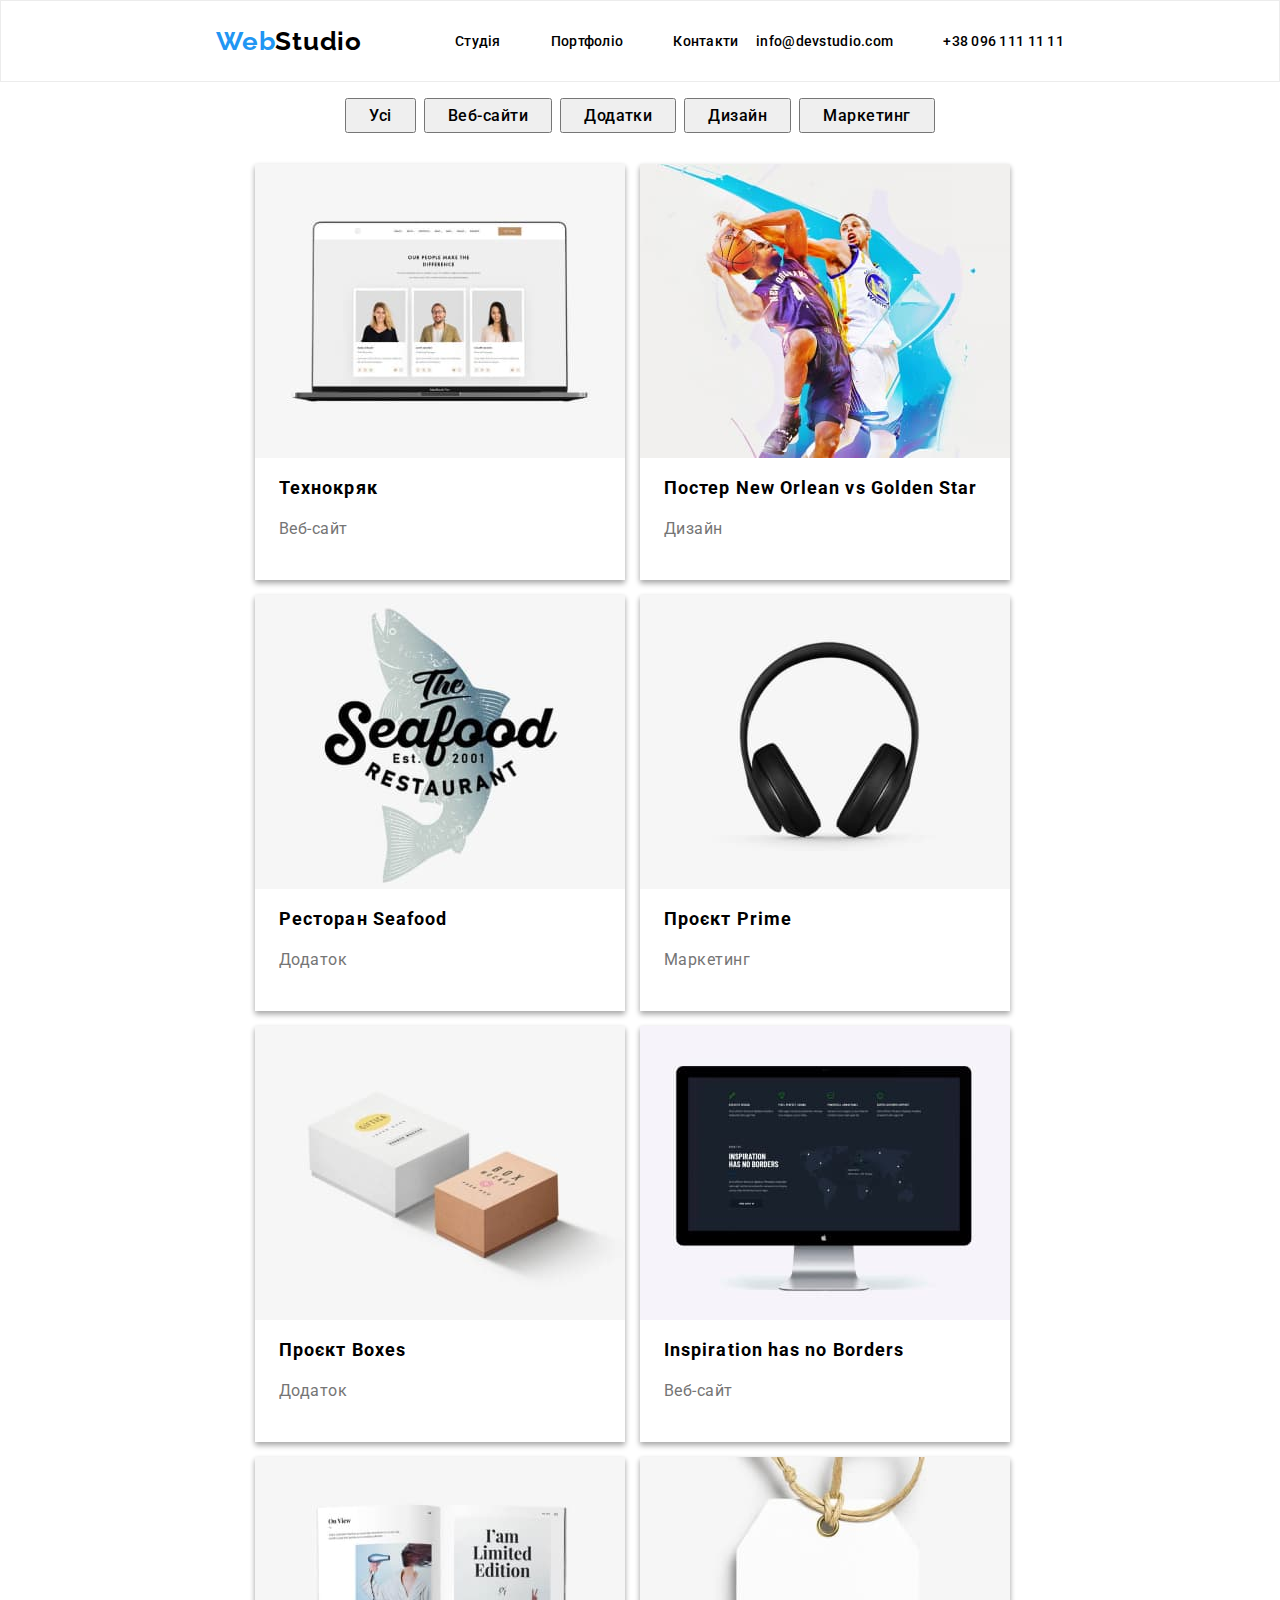
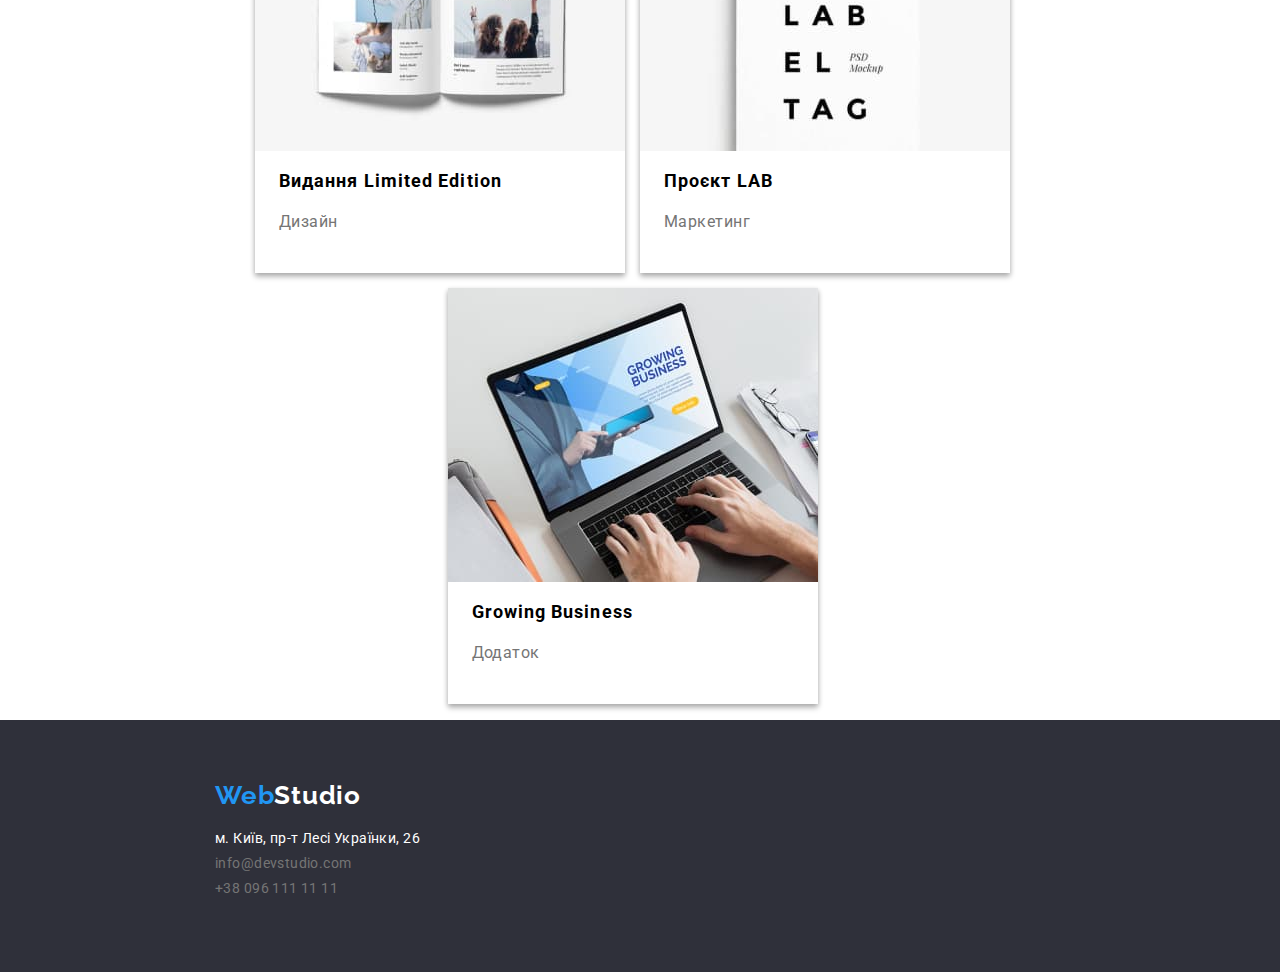
==== portfolio.html @ 2b01467c "повністю оновив" ====
<!DOCTYPE html>
<html lang="en">
  <head>
    <meta charset="UTF-8" />
    <meta http-equiv="X-UA-Compatible" content="IE=edge" />
    <meta name="viewport" content="width=device-width, initial-scale=1.0" />
    <title>Портфоліо</title>
    <link rel="stylesheet" href="./css/styles.css" />
    <link rel="preconnect" href="https://fonts.googleapis.com" />
    <link rel="preconnect" href="https://fonts.gstatic.com" crossorigin />
    <link
      href="https://fonts.googleapis.com/css2?family=Montserrat:wght@400;700&family=Raleway:wght@700&family=Roboto:wght@400;500;700;900&display=swap"
      rel="stylesheet"
    />
  </head>
  <body>
    <!-- шапка -->

    <header>
      <div class="container-header">
        <div class="logo">
          <a class="studio-logo decoration-link" href="./index.html">
            <span class="web-logo">Web</span>Studio</a
          >
        </div>
        <nav class="header-nav">
          <ul class="list-nav decoration-point">
            <li class="item"><a class="link decoration-link" href="./index.html">Студія</a></li>
            <li class="item"><a class="link decoration-link" href="./portfolio.html">Портфоліо</a></li>
            <li class="item"><a class="link decoration-link" href="">Контакти</a></li>
          </ul>
        </nav>
        <div class="header-contact">
          <ul class="list-contact decoration-point">
            <li class="item">
              <a class="link decoration-link" href="mailto:info@devstudio.com">info@devstudio.com</a>
            </li>
            <li class="item">
              <a class="link decoration-link" href="tel:+380961111111">+38 096 111 11 11</a>
            </li>
          </ul>
        </div>
      </div>
    </header>

    <!-- контент -->

    <main>
      <section class="section-portfolio">
        <h1 class="hiden">Портфоліо</h1>
        <ul class="list-filter-portfolio decoration-point">
          <li class="button-filter"><button class="item-button" type="button">Усі</button></li>
          <li class="button-filter">
            <button class="item-button" type="button">Веб-сайти</button>
          </li>
          <li class="button-filter"><button class="item-button" type="button">Додатки</button></li>
          <li class="button-filter"><button class="item-button" type="button">Дизайн</button></li>
          <li class="button-filter">
            <button class="item-button" type="button">Маркетинг</button>
          </li>
        </ul>

        <ul class="list-portfolio decoration-point">
          <li class="item-portfolio">
            <div class="card">
              <a class="decoration-link" href="">
                <img src="./img/notebook.jpg" alt="notebook" width="370" />
                <div class="card-discription">
                  <h2 class="title-portfolio">Технокряк</h2>
                  <p class="paragraph-portfolio">Веб-сайт</p>
                  <p class="paragraph-hiden">Lorem ipsum dolor sit amet, consectetur adipisicing elit.</p>
                </div>
              </a>
            </div>
          </li>
          <li class="item-portfolio">
            <div class="card">
              <a class="decoration-link" href="">
                <img
                  src="./img/basketball-players.jpg"
                  alt="poster with the image of basketball players"
                  width="370"
                />
                <div class="card-discription">
                  <h2 class="title-portfolio">Постер New Orlean vs Golden Star</h2>
                  <p class="paragraph-portfolio">Дизайн</p>
                  <p class="paragraph-hiden">Lorem ipsum dolor sit amet, consectetur adipisicing elit.</p>
                </div>
              </a>
            </div>
          </li>
          <li class="item-portfolio">
            <div class="card">
              <a class="decoration-link" href="">
                <img
                  src="./img/logotype-the-seafood.jpg"
                  alt="logotype 'the seafood'"
                  width="370"
                />
                <div class="card-discription">
                  <h2 class="title-portfolio">Ресторан Seafood</h2>
                  <p class="paragraph-portfolio">Додаток</p>
                  <p class="paragraph-hiden">Lorem ipsum dolor sit amet, consectetur adipisicing elit.</p>
                </div>
              </a>
            </div>
          </li>
          <li class="item-portfolio">
            <div class="card">
              <a class="decoration-link" href="">
                <img src="./img/headphone.jpg" alt="headphone" width="370" />
                <div class="card-discription">
                  <h2 class="title-portfolio">Проєкт Prime</h2>
                  <p class="paragraph-portfolio">Маркетинг</p>
                  <p class="paragraph-hiden">Lorem ipsum dolor sit amet, consectetur adipisicing elit.</p>
                </div>
              </a>
            </div>
          </li>
          <li class="item-portfolio">
            <div class="card">
              <a class="decoration-link" href="">
                <img src="./img/two-box.jpg" alt="two box" width="370" />
                <div class="card-discription">
                  <h2 class="title-portfolio">Проєкт Boxes</h2>
                  <p class="paragraph-portfolio">Додаток</p>
                  <p class="paragraph-hiden">Lorem ipsum dolor sit amet, consectetur adipisicing elit.</p>
                </div>
              </a>
            </div>
          </li>
          <li class="item-portfolio">
            <div class="card">
              <a class="decoration-link" href="">
                <img
                  src="./img/monitor.jpg"
                  alt="a monitor with an image of statistics"
                  width="370"
                />
                <div class="card-discription">
                  <h2 class="title-portfolio">Inspiration has no Borders</h2>
                  <p class="paragraph-portfolio">Веб-сайт</p>
                  <p class="paragraph-hiden">Lorem ipsum dolor sit amet, consectetur adipisicing elit.</p>
                </div>
              </a>
            </div>
          </li>
          <li class="item-portfolio">
            <div class="card">
              <a class="decoration-link" href="">
                <img src="./img/book.jpg" alt="book" width="370" />
                <div class="card-discription">
                  <h2 class="title-portfolio">Видання Limited Edition</h2>
                  <p class="paragraph-portfolio">Дизайн</p>
                  <p class="paragraph-hiden">Lorem ipsum dolor sit amet, consectetur adipisicing elit.</p>
                </div>
              </a>
            </div>
          </li>
          <li class="item-portfolio">
            <div class="card">
              <a class="decoration-link" href="">
                <img
                  src="./img/label.jpg"
                  alt="a label with an inscription 'lab el tag psd mockup'"
                  width="370"
                />
                <div class="card-discription">
                  <h2 class="title-portfolio">Проєкт LAB</h2>
                  <p class="paragraph-portfolio">Маркетинг</p>
                  <p class="paragraph-hiden">Lorem ipsum dolor sit amet, consectetur adipisicing elit.</p>
                </div>
              </a>
            </div>
          </li>
          <li class="item-portfolio">
            <div class="card">
              <a class="decoration-link" href="">
                <img
                  src="./img/laptop.jpg"
                  alt="a laptop on which the background of the application is depicted 'Growing Business'"
                  width="370"
                />
                <div class="card-discription">
                  <h2 class="title-portfolio">Growing Business</h2>
                  <p class="paragraph-portfolio">Додаток</p>
                  <p class="paragraph-hiden">Lorem ipsum dolor sit amet, consectetur adipisicing elit.</p>
                </div>
              </a>
            </div>
          </li>
        </ul>
      </section>
    </main>

    <!-- Підвал -->

    <footer>
      <div class="set-footer">
        <div class="logo">
          <a class="studio-logo-footer decoration-link" href="./index.html">
            <span class="web-logo">Web</span>Studio</a
          >
        </div>
        <address>
          <ul class="list-contact-address decoration-point">
            <li class="styles-link">
              <a
                class="link-address style-address decoration-link"
                href="https://goo.gl/maps/E6FotYMbGwr5JEnZ7"
                target="_blank"
                rel="noopener nofollow noreferrer"
                >м. Київ, пр-т Лесі Українки, 26</a
              >
            </li>
            <li class="styles-link">
              <a class="contact-link-address style-address decoration-link" href="mailto:info@devstudio.com"
                >info@devstudio.com</a
              >
            </li>
            <li class="styles-link">
              <a class="contact-link-address style-address decoration-link" href="tel:+380961111111"
                >+38 096 111 11 11</a
              >
            </li>
          </ul>
        </address>
      </div>
    </footer>
  </body>
</html>
---- css/styles.css ----
/* ----------------------------(color-variables)------------------------------ */
:root {
  --blue-color: #2196f3;
  --white-color: #fff;
  --black-color: #000;
  --gray-color: #757575;
  --black-text-color: #212121;
  --gray-background-color: #2f303a;
  --card-shadow: 0 2px 5px rgba(0, 0, 0, 0.2), 0 4px 6px rgba(0, 0, 0, 0.2);
  --card-shadow-hight: 0 4px 12px rgba(0, 0, 0, 0.2), 0 16px 20px rgba(0, 0, 0, 0.2);
}

/* BODY */

body {
  font-family: 'roboto', 'montserrat', sans-serif;
  margin: 0 auto;
  max-width: 1600px;
  color: var(--black-color);
}

.decoration-link {
  text-decoration: none;
  color: var(--black-color);
}

.decoration-point {
  list-style: none;
  padding: 0;
}

/* text hiden */

.hiden {
  position: absolute;
  width: 1px;
  height: 1px;
  margin: -1px;
  border: 0;
  padding: 0;

  white-space: nowrap;
  clip-path: inset(100%);
  clip: rect(0 0 0 0);
  overflow: hidden;
}

/* ----------------------------------------HEADER-------------------------------- */
.logo {
  font-family: 'raleway', 'Montserrat', sans-serif;
  font-weight: 700;
  font-size: 26px;
  margin-right: 93px;
  line-height: 31 \26;
  letter-spacing: 0.03em;
  margin-left: 215px;
}

.web-logo {
  color: var(--blue-color);
}

.container-header .logo {
  color: var(--black-color);
}

.container-header {
  display: flex;
  align-items: center;
  border: 1px solid #ececec;
}

.container-header .list-nav {
  display: flex;
  padding-left: 0px;
}

.list-nav {
  font-weight: 500;
  font-size: 14px;
  line-height: 16 \14;
  letter-spacing: 0.02em;
  cursor: pointer;
  margin-top: 32px;
  margin-bottom: 32px;
}

.link:hover,
.link:focus {
  color: var(--blue-color);
}

.item:not(:first-child) {
  margin-left: 50px;
}

.header-contact {
  font-weight: 500;
  font-size: 14px;
  line-height: 16 \14;
  letter-spacing: 0.02em;
  margin-left: auto;
  margin-right: 215px;
}

.list-contact {
  display: flex;
}

/* ---------------------------------------------------------------------- */
/* ----------------------------------MAIN-------------------------------- */

/* ==================================MAIN-1============================== */

/* SECTION HERO */

.section-hero {
  background-color: var(--gray-background-color);
  padding-top: 200px;
  padding-bottom: 280px;
}

.list-hero {
  font-weight: 900;
  font-size: 44px;
  line-height: 60 \44;
  text-align: center;
  letter-spacing: 0.06em;
  text-transform: uppercase;
  color: var(--white-color);
  margin: 0 auto;
}

.button {
  text-align: center;
  margin-top: 30px;
}

.button-hero {
  color: var(--white-color);
  background-color: var(--blue-color);
  font-weight: bold;
  font-size: 16px;
  line-height: 30 \16;
  letter-spacing: 0.06em;
  padding: 10px 32px;
}

.button-hero:hover,
.button-hero:focus {
  color: var(--black-color);
  background-color: var(--white-color);
}

/* SECTION FEATURES */

.features {
  margin-top: 94px;
}

.title-features {
  font-size: 14px;
  line-height: 16 \14;
  letter-spacing: 0.03em;
  text-transform: uppercase;
  color: var(--black-text-color);
}

.paragraph-features {
  font-weight: 400;
  font-size: 14px;
  line-height: 24 \14;
  letter-spacing: 0.03em;
  color: var(--gray-color);
  padding-right: 84px;
}

.list-features {
  display: flex;
  margin: 0 auto;
  justify-content: center;
}

.list-features:not(:first-child) {
  padding-left: 30px;
}

/* TITLE (заголовки) */

.title {
  font-size: 36px;
  line-height: 42px;
  text-align: center;
  letter-spacing: 0.03em;
  margin-top: 94px;
  margin-bottom: 50px;
}

/* WORKS */

.section-works {
  align-items: center;
  margin: 0;
}

.list-works {
  display: flex;
  justify-content: center;
}

.item-works:not(:first-child) {
  padding-left: 30px;
}

/* TEAM */

.section-team {
  font-size: 16px;
  line-height: 19px;
  text-align: center;
  letter-spacing: 0.03em;
}

.list-team {
  display: flex;
  justify-content: center;
}

.item-team {
  font-weight: 500;
  margin: 15px;
}

.paragraph-team {
  font-weight: 400;
  color: var(--gray-color);
}

/* ==================================MAIN-2================================= */

/* PORTFOLIO */

.section-portfolio {
  margin: 0 auto;
}

.title-portfolio {
  font-weight: 700;
  font-size: 18px;
  line-height: 36 \18;
  letter-spacing: 0.06em;
}

.paragraph-portfolio {
  font-weight: 400;
  font-size: 16px;
  line-height: 30px;
  letter-spacing: 0.03em;
  color: var(--gray-color);
}

.list-filter-portfolio {
  display: flex;
  justify-content: center;
}

.section-portfolio .item-button {
  /* Шрифти не підтягуються з body тому підключив так */
  font-family: 'roboto', sans-serif;
  padding: 6px 22px;
  cursor: pointer;
  font-weight: 500;
  font-size: 16px;
  line-height: 26 \16;
  text-align: center;
  letter-spacing: 0.03em;
}

.button-filter:not(:last-child) {
  padding-right: 8px;
}

.item-button:hover,
.item-button:focus {
  color: var(--white-color);
  background-color: var(--blue-color);
  border-color: var(--blue-color);
}

.list-portfolio {
  display: flex;
  flex-wrap: wrap;
  justify-content: center;
  padding-left: 215px;
  padding-right: 215px;
}

.item-portfolio {
  flex-basis: calc(100% / 3 - 15px);
  margin-top: 15px;
  margin-right: 15px;
}

.card {
  box-shadow: var(--card-shadow);
}

.card:hover,
.card:focus {
  box-shadow: var(--card-shadow-hight);
}

.card-discription {
  padding-left: 24px;
  padding-bottom: 20px;
  margin: 0;
}

/* ++++++++++++++++++!(ALERT)ТИМЧАСОВО!(ALERT)++++++++++++++++++++ */

.paragraph-hiden {
  display: none;
}

/* +++++++++++++++++!(ALERT)ТИМЧАСОВО!(ALERT)+++++++++++++++++++++ */
/* ------------------------------------------------------------------------- */
/* -------------------------------footer------------------------------------ */
.set-footer {
  background-color: var(--gray-background-color);
  height: 252px;
  cursor: pointer;
}

.logo .studio-logo-footer {
  color: var(--white-color);
}

.set-footer .logo {
  padding-top: 60px;
}

.list-contact-address {
  font-style: normal;
  margin-top: 20px;
  margin-left: 215px;
  font-size: 14px;
  line-height: 24 \14;
  letter-spacing: 0.03em;
}

.style-address:hover,
.style-address:focus {
  color: var(--blue-color);
}

.styles-link {
  margin-bottom: 9px;
}

.link-address {
  color: var(--white-color);
}

.contact-link-address {
  color: var(--gray-color);
}
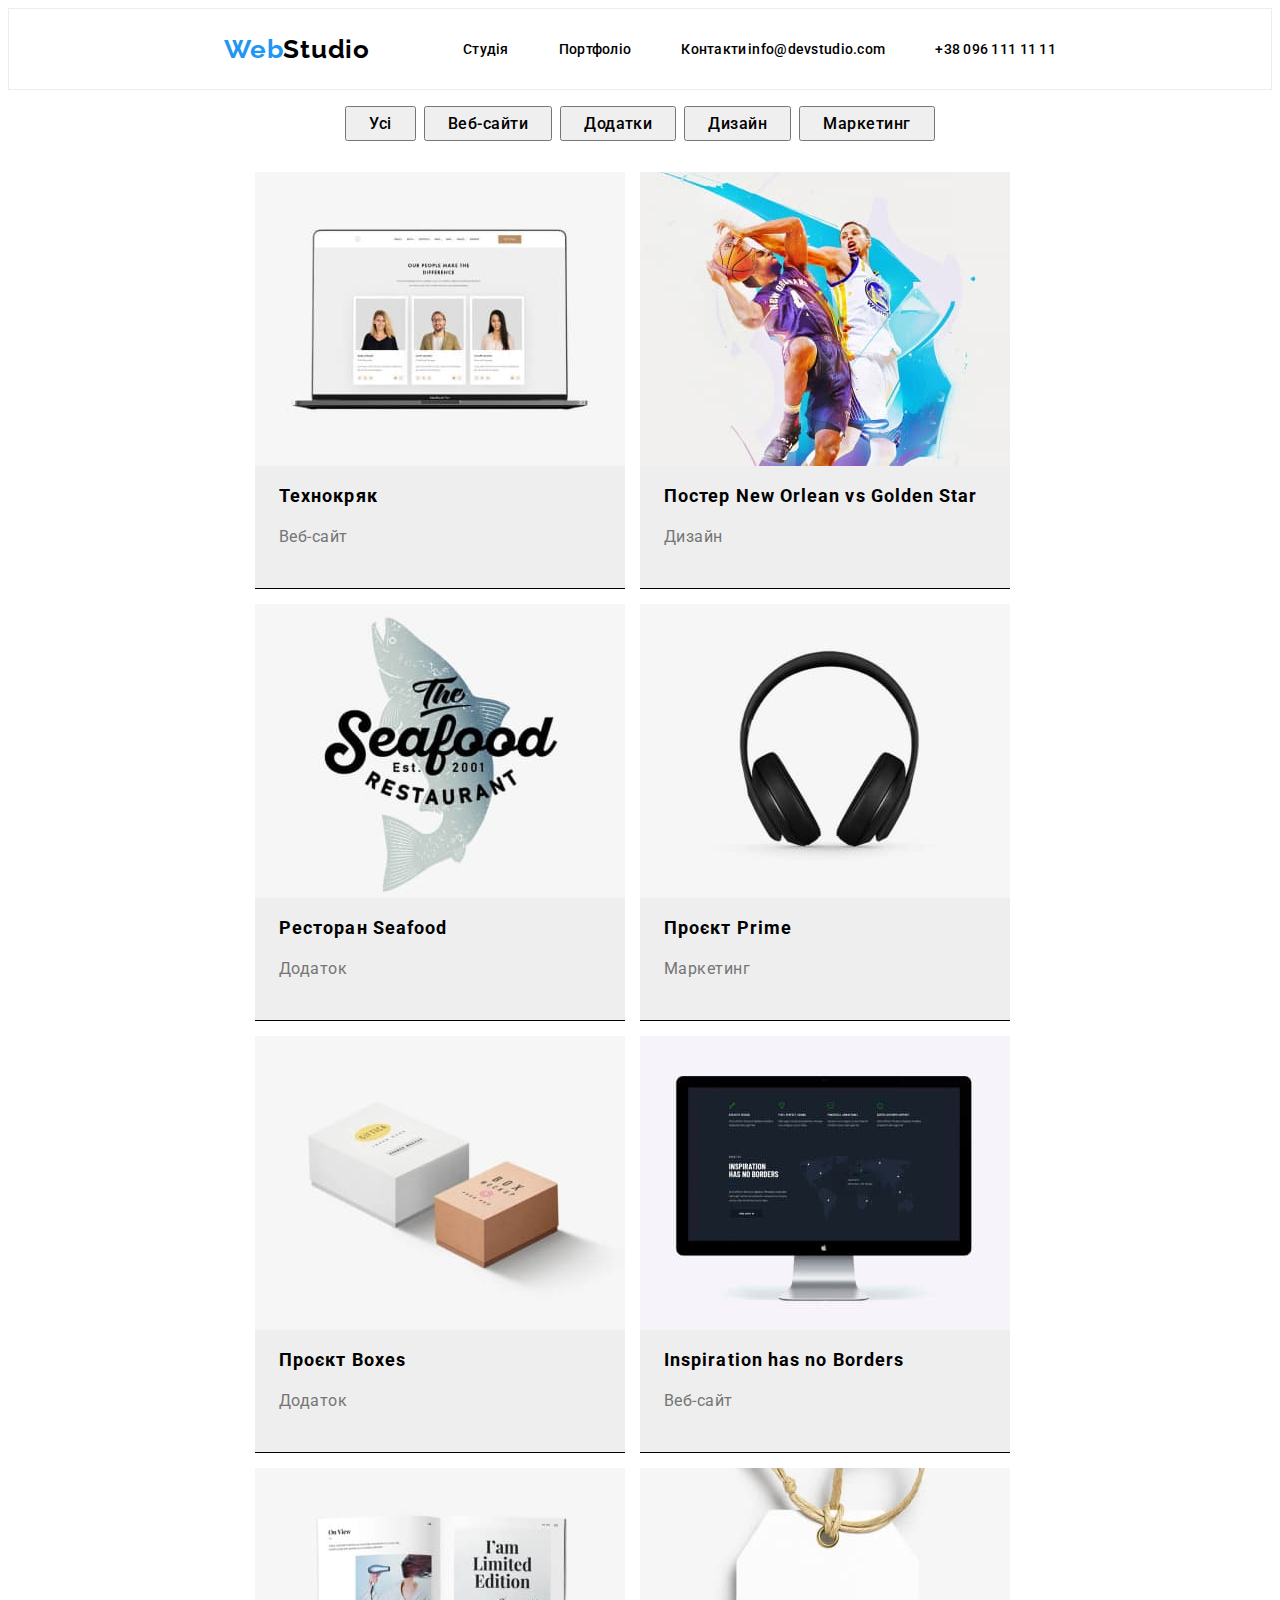
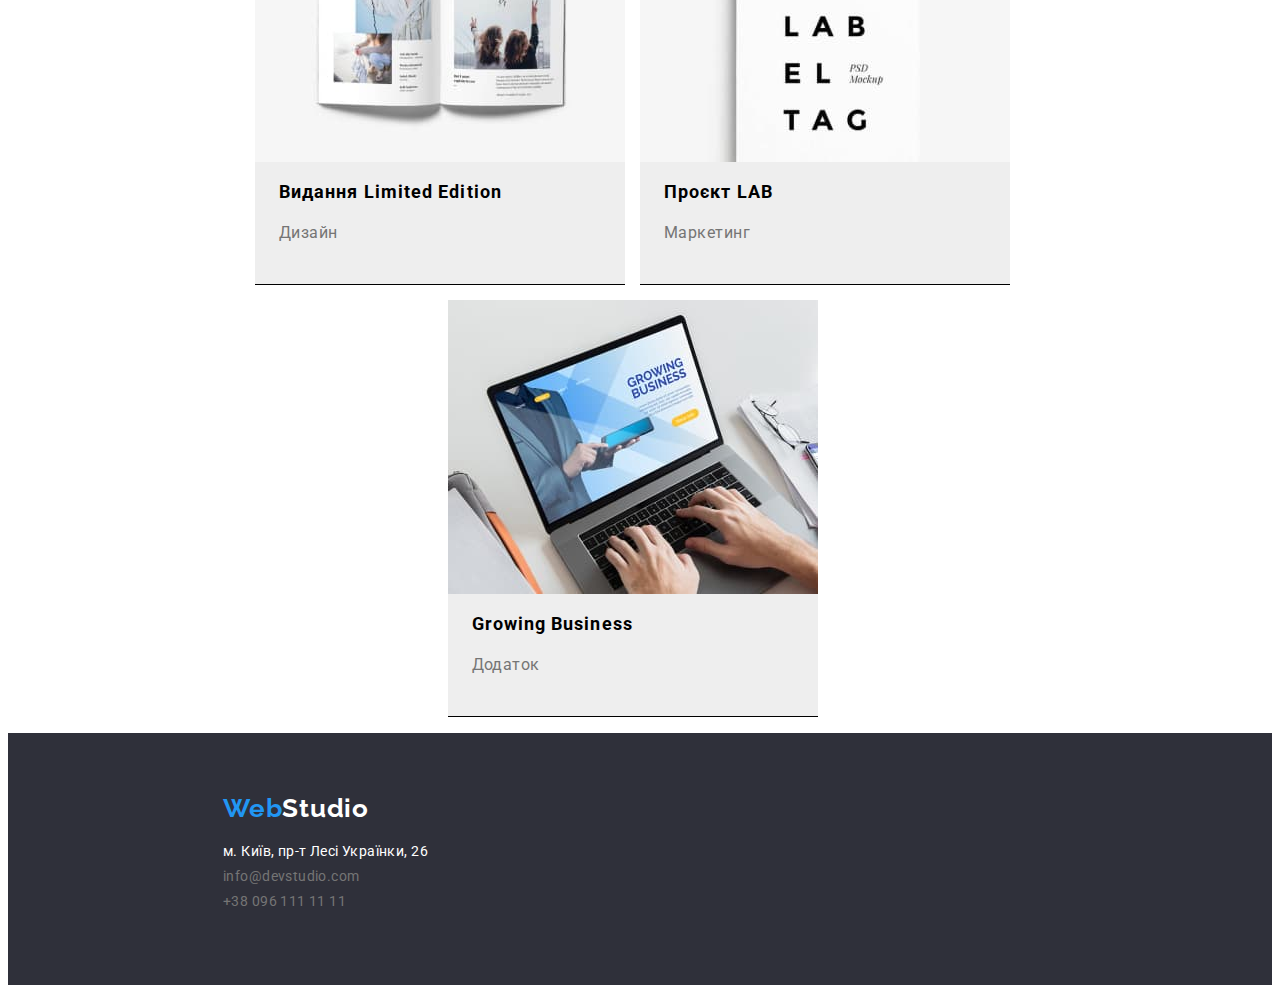
==== commit 33792c37: "update" ====
--- a/portfolio.html
+++ b/portfolio.html
@@ -14,218 +14,252 @@
     />
   </head>
   <body>
-    <!-- шапка -->
-
-    <header>
-      <div class="container-header">
-        <div class="logo">
-          <a class="studio-logo decoration-link" href="./index.html">
-            <span class="web-logo">Web</span>Studio</a
-          >
-        </div>
-        <nav class="header-nav">
-          <ul class="list-nav decoration-point">
-            <li class="item"><a class="link decoration-link" href="./index.html">Студія</a></li>
-            <li class="item"><a class="link decoration-link" href="./portfolio.html">Портфоліо</a></li>
-            <li class="item"><a class="link decoration-link" href="">Контакти</a></li>
-          </ul>
-        </nav>
-        <div class="header-contact">
-          <ul class="list-contact decoration-point">
-            <li class="item">
-              <a class="link decoration-link" href="mailto:info@devstudio.com">info@devstudio.com</a>
-            </li>
-            <li class="item">
-              <a class="link decoration-link" href="tel:+380961111111">+38 096 111 11 11</a>
-            </li>
-          </ul>
-        </div>
+    <div class="background-page">
+      <div class="page">
+        <!-- шапка -->
+
+        <header>
+          <div class="container-header">
+            <div class="logo">
+              <a class="studio-logo decoration-link" href="./index.html">
+                <span class="web-logo">Web</span>Studio</a
+              >
+            </div>
+            <nav class="header-nav">
+              <ul class="list-nav decoration-point">
+                <li class="item"><a class="link decoration-link" href="./index.html">Студія</a></li>
+                <li class="item">
+                  <a class="link decoration-link" href="./portfolio.html">Портфоліо</a>
+                </li>
+                <li class="item"><a class="link decoration-link" href="">Контакти</a></li>
+              </ul>
+            </nav>
+            <div class="header-contact">
+              <ul class="list-contact decoration-point">
+                <li class="item">
+                  <a class="link decoration-link" href="mailto:info@devstudio.com"
+                    >info@devstudio.com</a
+                  >
+                </li>
+                <li class="item">
+                  <a class="link decoration-link" href="tel:+380961111111">+38 096 111 11 11</a>
+                </li>
+              </ul>
+            </div>
+          </div>
+        </header>
+
+        <!-- контент -->
+
+        <main>
+          <section class="section-portfolio">
+            <h1 class="hiden">Портфоліо</h1>
+            <ul class="list-filter-portfolio decoration-point">
+              <li class="button-filter"><button class="item-button" type="button">Усі</button></li>
+              <li class="button-filter">
+                <button class="item-button" type="button">Веб-сайти</button>
+              </li>
+              <li class="button-filter">
+                <button class="item-button" type="button">Додатки</button>
+              </li>
+              <li class="button-filter">
+                <button class="item-button" type="button">Дизайн</button>
+              </li>
+              <li class="button-filter">
+                <button class="item-button" type="button">Маркетинг</button>
+              </li>
+            </ul>
+
+            <ul class="list-portfolio decoration-point">
+              <li class="item-portfolio">
+                <div class="card">
+                  <a class="decoration-link" href="">
+                    <img src="./img/notebook.jpg" alt="notebook" width="370" />
+                    <div class="card-discription">
+                      <h2 class="title-portfolio">Технокряк</h2>
+                      <p class="paragraph-portfolio">Веб-сайт</p>
+                      <p class="paragraph-hiden">
+                        Lorem ipsum dolor sit amet, consectetur adipisicing elit.
+                      </p>
+                    </div>
+                  </a>
+                </div>
+              </li>
+              <li class="item-portfolio">
+                <div class="card">
+                  <a class="decoration-link" href="">
+                    <img
+                      src="./img/basketball-players.jpg"
+                      alt="poster with the image of basketball players"
+                      width="370"
+                    />
+                    <div class="card-discription">
+                      <h2 class="title-portfolio">Постер New Orlean vs Golden Star</h2>
+                      <p class="paragraph-portfolio">Дизайн</p>
+                      <p class="paragraph-hiden">
+                        Lorem ipsum dolor sit amet, consectetur adipisicing elit.
+                      </p>
+                    </div>
+                  </a>
+                </div>
+              </li>
+              <li class="item-portfolio">
+                <div class="card">
+                  <a class="decoration-link" href="">
+                    <img
+                      src="./img/logotype-the-seafood.jpg"
+                      alt="logotype 'the seafood'"
+                      width="370"
+                    />
+                    <div class="card-discription">
+                      <h2 class="title-portfolio">Ресторан Seafood</h2>
+                      <p class="paragraph-portfolio">Додаток</p>
+                      <p class="paragraph-hiden">
+                        Lorem ipsum dolor sit amet, consectetur adipisicing elit.
+                      </p>
+                    </div>
+                  </a>
+                </div>
+              </li>
+              <li class="item-portfolio">
+                <div class="card">
+                  <a class="decoration-link" href="">
+                    <img src="./img/headphone.jpg" alt="headphone" width="370" />
+                    <div class="card-discription">
+                      <h2 class="title-portfolio">Проєкт Prime</h2>
+                      <p class="paragraph-portfolio">Маркетинг</p>
+                      <p class="paragraph-hiden">
+                        Lorem ipsum dolor sit amet, consectetur adipisicing elit.
+                      </p>
+                    </div>
+                  </a>
+                </div>
+              </li>
+              <li class="item-portfolio">
+                <div class="card">
+                  <a class="decoration-link" href="">
+                    <img src="./img/two-box.jpg" alt="two box" width="370" />
+                    <div class="card-discription">
+                      <h2 class="title-portfolio">Проєкт Boxes</h2>
+                      <p class="paragraph-portfolio">Додаток</p>
+                      <p class="paragraph-hiden">
+                        Lorem ipsum dolor sit amet, consectetur adipisicing elit.
+                      </p>
+                    </div>
+                  </a>
+                </div>
+              </li>
+              <li class="item-portfolio">
+                <div class="card">
+                  <a class="decoration-link" href="">
+                    <img
+                      src="./img/monitor.jpg"
+                      alt="a monitor with an image of statistics"
+                      width="370"
+                    />
+                    <div class="card-discription">
+                      <h2 class="title-portfolio">Inspiration has no Borders</h2>
+                      <p class="paragraph-portfolio">Веб-сайт</p>
+                      <p class="paragraph-hiden">
+                        Lorem ipsum dolor sit amet, consectetur adipisicing elit.
+                      </p>
+                    </div>
+                  </a>
+                </div>
+              </li>
+              <li class="item-portfolio">
+                <div class="card">
+                  <a class="decoration-link" href="">
+                    <img src="./img/book.jpg" alt="book" width="370" />
+                    <div class="card-discription">
+                      <h2 class="title-portfolio">Видання Limited Edition</h2>
+                      <p class="paragraph-portfolio">Дизайн</p>
+                      <p class="paragraph-hiden">
+                        Lorem ipsum dolor sit amet, consectetur adipisicing elit.
+                      </p>
+                    </div>
+                  </a>
+                </div>
+              </li>
+              <li class="item-portfolio">
+                <div class="card">
+                  <a class="decoration-link" href="">
+                    <img
+                      src="./img/label.jpg"
+                      alt="a label with an inscription 'lab el tag psd mockup'"
+                      width="370"
+                    />
+                    <div class="card-discription">
+                      <h2 class="title-portfolio">Проєкт LAB</h2>
+                      <p class="paragraph-portfolio">Маркетинг</p>
+                      <p class="paragraph-hiden">
+                        Lorem ipsum dolor sit amet, consectetur adipisicing elit.
+                      </p>
+                    </div>
+                  </a>
+                </div>
+              </li>
+              <li class="item-portfolio">
+                <div class="card">
+                  <a class="decoration-link" href="">
+                    <img
+                      src="./img/laptop.jpg"
+                      alt="a laptop on which the background of the application is depicted 'Growing Business'"
+                      width="370"
+                    />
+                    <div class="card-discription">
+                      <h2 class="title-portfolio">Growing Business</h2>
+                      <p class="paragraph-portfolio">Додаток</p>
+                      <p class="paragraph-hiden">
+                        Lorem ipsum dolor sit amet, consectetur adipisicing elit.
+                      </p>
+                    </div>
+                  </a>
+                </div>
+              </li>
+            </ul>
+          </section>
+        </main>
+
+        <!-- Підвал -->
+
+        <footer>
+          <div class="set-footer">
+            <div class="logo">
+              <a class="studio-logo-footer decoration-link" href="./index.html">
+                <span class="web-logo">Web</span>Studio</a
+              >
+            </div>
+            <address>
+              <ul class="list-contact-address decoration-point">
+                <li class="styles-link">
+                  <a
+                    class="link-address style-address decoration-link"
+                    href="https://goo.gl/maps/E6FotYMbGwr5JEnZ7"
+                    target="_blank"
+                    rel="noopener nofollow noreferrer"
+                    >м. Київ, пр-т Лесі Українки, 26</a
+                  >
+                </li>
+                <li class="styles-link">
+                  <a
+                    class="contact-link-address style-address decoration-link"
+                    href="mailto:info@devstudio.com"
+                    >info@devstudio.com</a
+                  >
+                </li>
+                <li class="styles-link">
+                  <a
+                    class="contact-link-address style-address decoration-link"
+                    href="tel:+380961111111"
+                    >+38 096 111 11 11</a
+                  >
+                </li>
+              </ul>
+            </address>
+          </div>
+        </footer>
       </div>
-    </header>
-
-    <!-- контент -->
-
-    <main>
-      <section class="section-portfolio">
-        <h1 class="hiden">Портфоліо</h1>
-        <ul class="list-filter-portfolio decoration-point">
-          <li class="button-filter"><button class="item-button" type="button">Усі</button></li>
-          <li class="button-filter">
-            <button class="item-button" type="button">Веб-сайти</button>
-          </li>
-          <li class="button-filter"><button class="item-button" type="button">Додатки</button></li>
-          <li class="button-filter"><button class="item-button" type="button">Дизайн</button></li>
-          <li class="button-filter">
-            <button class="item-button" type="button">Маркетинг</button>
-          </li>
-        </ul>
-
-        <ul class="list-portfolio decoration-point">
-          <li class="item-portfolio">
-            <div class="card">
-              <a class="decoration-link" href="">
-                <img src="./img/notebook.jpg" alt="notebook" width="370" />
-                <div class="card-discription">
-                  <h2 class="title-portfolio">Технокряк</h2>
-                  <p class="paragraph-portfolio">Веб-сайт</p>
-                  <p class="paragraph-hiden">Lorem ipsum dolor sit amet, consectetur adipisicing elit.</p>
-                </div>
-              </a>
-            </div>
-          </li>
-          <li class="item-portfolio">
-            <div class="card">
-              <a class="decoration-link" href="">
-                <img
-                  src="./img/basketball-players.jpg"
-                  alt="poster with the image of basketball players"
-                  width="370"
-                />
-                <div class="card-discription">
-                  <h2 class="title-portfolio">Постер New Orlean vs Golden Star</h2>
-                  <p class="paragraph-portfolio">Дизайн</p>
-                  <p class="paragraph-hiden">Lorem ipsum dolor sit amet, consectetur adipisicing elit.</p>
-                </div>
-              </a>
-            </div>
-          </li>
-          <li class="item-portfolio">
-            <div class="card">
-              <a class="decoration-link" href="">
-                <img
-                  src="./img/logotype-the-seafood.jpg"
-                  alt="logotype 'the seafood'"
-                  width="370"
-                />
-                <div class="card-discription">
-                  <h2 class="title-portfolio">Ресторан Seafood</h2>
-                  <p class="paragraph-portfolio">Додаток</p>
-                  <p class="paragraph-hiden">Lorem ipsum dolor sit amet, consectetur adipisicing elit.</p>
-                </div>
-              </a>
-            </div>
-          </li>
-          <li class="item-portfolio">
-            <div class="card">
-              <a class="decoration-link" href="">
-                <img src="./img/headphone.jpg" alt="headphone" width="370" />
-                <div class="card-discription">
-                  <h2 class="title-portfolio">Проєкт Prime</h2>
-                  <p class="paragraph-portfolio">Маркетинг</p>
-                  <p class="paragraph-hiden">Lorem ipsum dolor sit amet, consectetur adipisicing elit.</p>
-                </div>
-              </a>
-            </div>
-          </li>
-          <li class="item-portfolio">
-            <div class="card">
-              <a class="decoration-link" href="">
-                <img src="./img/two-box.jpg" alt="two box" width="370" />
-                <div class="card-discription">
-                  <h2 class="title-portfolio">Проєкт Boxes</h2>
-                  <p class="paragraph-portfolio">Додаток</p>
-                  <p class="paragraph-hiden">Lorem ipsum dolor sit amet, consectetur adipisicing elit.</p>
-                </div>
-              </a>
-            </div>
-          </li>
-          <li class="item-portfolio">
-            <div class="card">
-              <a class="decoration-link" href="">
-                <img
-                  src="./img/monitor.jpg"
-                  alt="a monitor with an image of statistics"
-                  width="370"
-                />
-                <div class="card-discription">
-                  <h2 class="title-portfolio">Inspiration has no Borders</h2>
-                  <p class="paragraph-portfolio">Веб-сайт</p>
-                  <p class="paragraph-hiden">Lorem ipsum dolor sit amet, consectetur adipisicing elit.</p>
-                </div>
-              </a>
-            </div>
-          </li>
-          <li class="item-portfolio">
-            <div class="card">
-              <a class="decoration-link" href="">
-                <img src="./img/book.jpg" alt="book" width="370" />
-                <div class="card-discription">
-                  <h2 class="title-portfolio">Видання Limited Edition</h2>
-                  <p class="paragraph-portfolio">Дизайн</p>
-                  <p class="paragraph-hiden">Lorem ipsum dolor sit amet, consectetur adipisicing elit.</p>
-                </div>
-              </a>
-            </div>
-          </li>
-          <li class="item-portfolio">
-            <div class="card">
-              <a class="decoration-link" href="">
-                <img
-                  src="./img/label.jpg"
-                  alt="a label with an inscription 'lab el tag psd mockup'"
-                  width="370"
-                />
-                <div class="card-discription">
-                  <h2 class="title-portfolio">Проєкт LAB</h2>
-                  <p class="paragraph-portfolio">Маркетинг</p>
-                  <p class="paragraph-hiden">Lorem ipsum dolor sit amet, consectetur adipisicing elit.</p>
-                </div>
-              </a>
-            </div>
-          </li>
-          <li class="item-portfolio">
-            <div class="card">
-              <a class="decoration-link" href="">
-                <img
-                  src="./img/laptop.jpg"
-                  alt="a laptop on which the background of the application is depicted 'Growing Business'"
-                  width="370"
-                />
-                <div class="card-discription">
-                  <h2 class="title-portfolio">Growing Business</h2>
-                  <p class="paragraph-portfolio">Додаток</p>
-                  <p class="paragraph-hiden">Lorem ipsum dolor sit amet, consectetur adipisicing elit.</p>
-                </div>
-              </a>
-            </div>
-          </li>
-        </ul>
-      </section>
-    </main>
-
-    <!-- Підвал -->
-
-    <footer>
-      <div class="set-footer">
-        <div class="logo">
-          <a class="studio-logo-footer decoration-link" href="./index.html">
-            <span class="web-logo">Web</span>Studio</a
-          >
-        </div>
-        <address>
-          <ul class="list-contact-address decoration-point">
-            <li class="styles-link">
-              <a
-                class="link-address style-address decoration-link"
-                href="https://goo.gl/maps/E6FotYMbGwr5JEnZ7"
-                target="_blank"
-                rel="noopener nofollow noreferrer"
-                >м. Київ, пр-т Лесі Українки, 26</a
-              >
-            </li>
-            <li class="styles-link">
-              <a class="contact-link-address style-address decoration-link" href="mailto:info@devstudio.com"
-                >info@devstudio.com</a
-              >
-            </li>
-            <li class="styles-link">
-              <a class="contact-link-address style-address decoration-link" href="tel:+380961111111"
-                >+38 096 111 11 11</a
-              >
-            </li>
-          </ul>
-        </address>
-      </div>
-    </footer>
+    </div>
   </body>
 </html>
--- a/css/styles.css
+++ b/css/styles.css
@@ -12,11 +12,30 @@
 
 /* BODY */
 
+html {
+  box-sizing: border-box;
+}
+
+*,
+*::before,
+*::after {
+  box-sizing: inherit;
+}
+
 body {
   font-family: 'roboto', 'montserrat', sans-serif;
+  color: var(--black-color);
+}
+
+.page {
+  max-width: 1600px;
+  margin: auto;
+}
+
+.background-page {
   margin: 0 auto;
-  max-width: 1600px;
-  color: var(--black-color);
+  max-width: 1920px;
+  max-height: 1080px;
 }
 
 .decoration-link {
@@ -156,6 +175,9 @@
 
 .features {
   margin-top: 94px;
+  display: block;
+  margin-left: 215px;
+  margin-right: 215px;
 }
 
 .title-features {
@@ -172,17 +194,12 @@
   line-height: 24 \14;
   letter-spacing: 0.03em;
   color: var(--gray-color);
-  padding-right: 84px;
 }
 
 .list-features {
   display: flex;
   margin: 0 auto;
   justify-content: center;
-}
-
-.list-features:not(:first-child) {
-  padding-left: 30px;
 }
 
 /* TITLE (заголовки) */
@@ -296,19 +313,24 @@
 }
 
 .item-portfolio {
-  flex-basis: calc(100% / 3 - 15px);
+  flex-basis: calc(100% / 3 - 20px);
   margin-top: 15px;
   margin-right: 15px;
 }
 
 .card {
-  box-shadow: var(--card-shadow);
-}
-
-.card:hover,
+  background-color: #eeeeee;
+  margin-right: 0px;
+}
+
+.card {
+  border-bottom: 1px solid var(--black-color);
+}
+
+/* .card:hover,
 .card:focus {
   box-shadow: var(--card-shadow-hight);
-}
+} */
 
 .card-discription {
   padding-left: 24px;
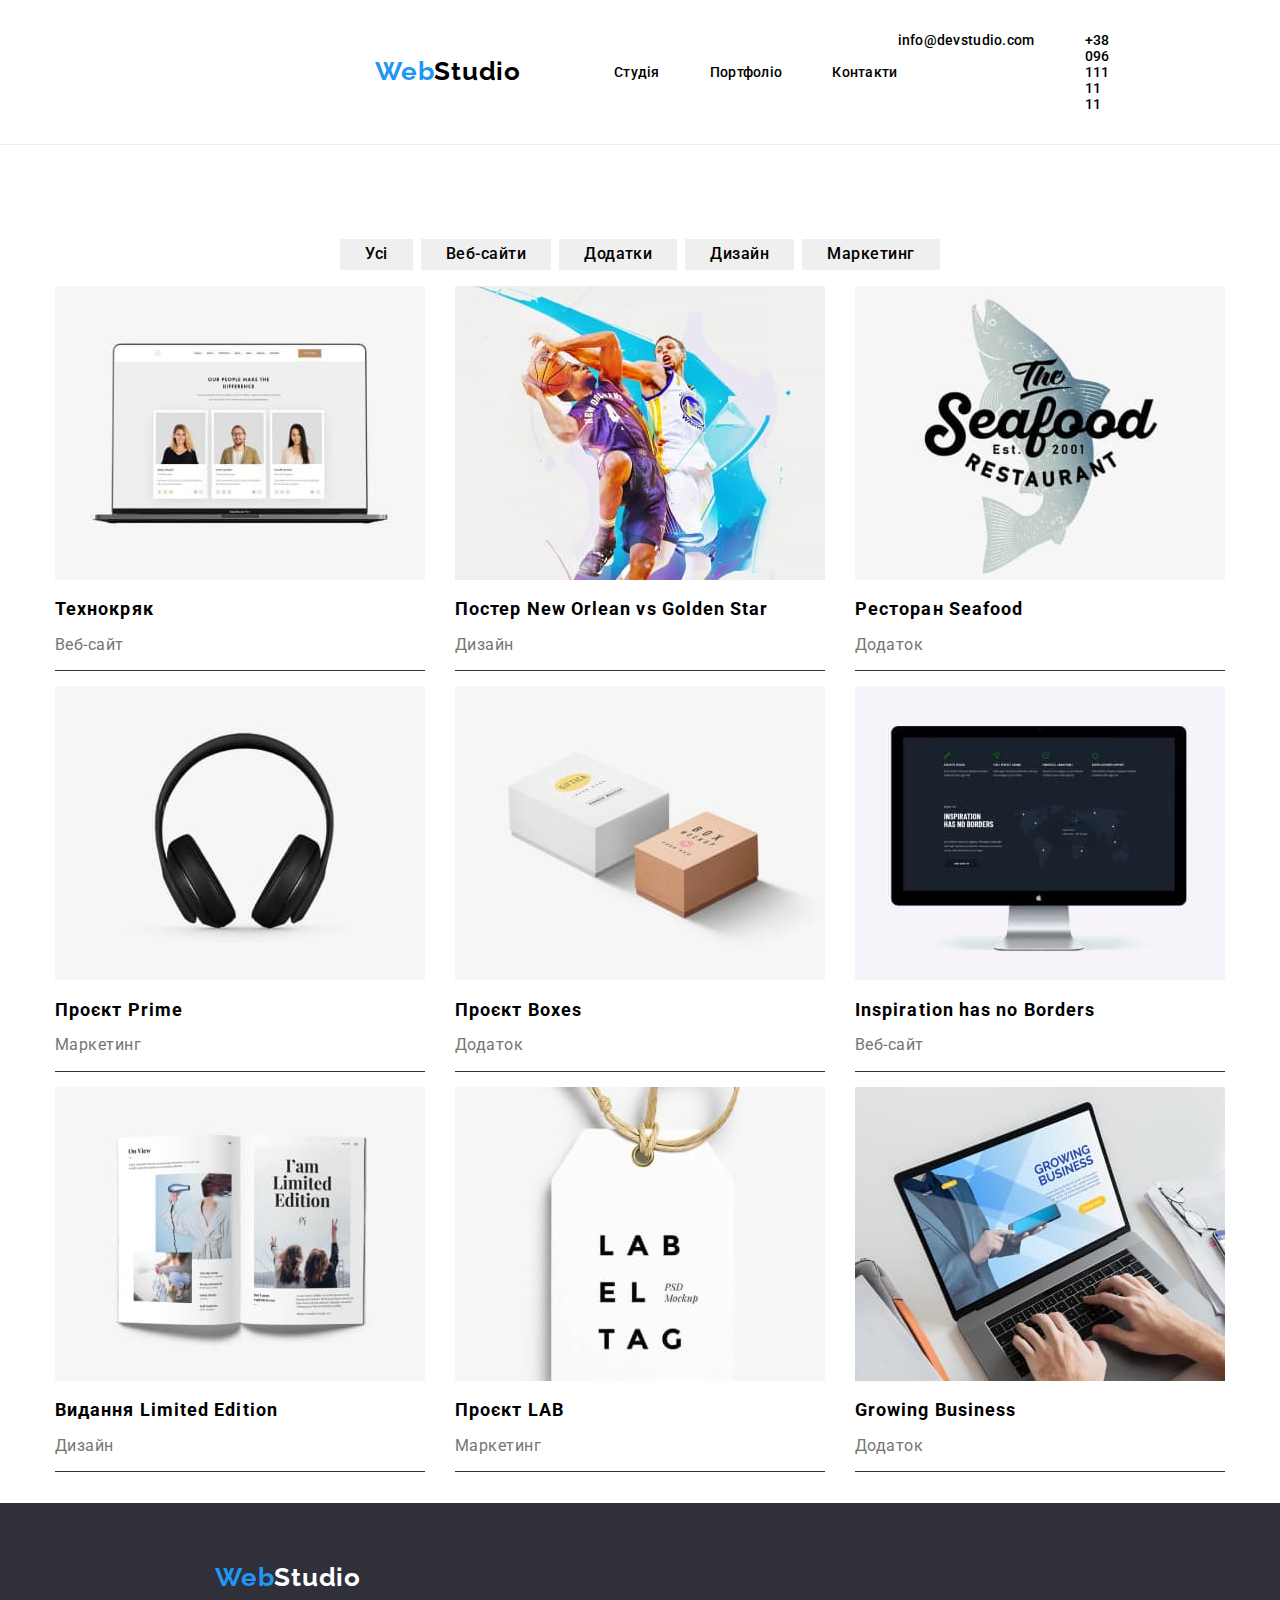
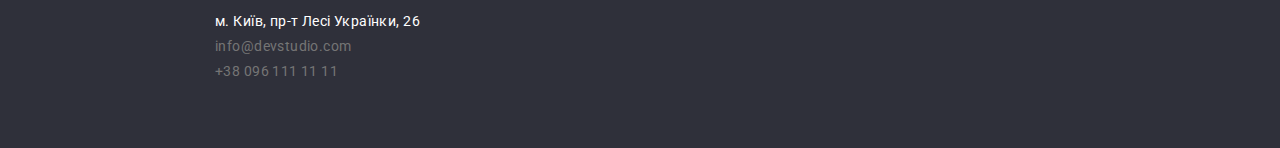
==== commit 03884d5e: "update" ====
--- a/portfolio.html
+++ b/portfolio.html
@@ -5,6 +5,7 @@
     <meta http-equiv="X-UA-Compatible" content="IE=edge" />
     <meta name="viewport" content="width=device-width, initial-scale=1.0" />
     <title>Портфоліо</title>
+    <link rel="stylesheet" href="./css/modern-normalize.css" />
     <link rel="stylesheet" href="./css/styles.css" />
     <link rel="preconnect" href="https://fonts.googleapis.com" />
     <link rel="preconnect" href="https://fonts.gstatic.com" crossorigin />
@@ -14,252 +15,228 @@
     />
   </head>
   <body>
-    <div class="background-page">
-      <div class="page">
-        <!-- шапка -->
-
-        <header>
-          <div class="container-header">
-            <div class="logo">
-              <a class="studio-logo decoration-link" href="./index.html">
-                <span class="web-logo">Web</span>Studio</a
+    <!-- шапка -->
+
+    <header>
+      <div class="container-header">
+        <div class="logo">
+          <a class="studio-logo decoration-link" href="./index.html">
+            <span class="web-logo">Web</span>Studio</a
+          >
+        </div>
+        <nav class="header-nav">
+          <ul class="list-nav decoration-point">
+            <li class="item"><a class="link decoration-link" href="./index.html">Студія</a></li>
+            <li class="item">
+              <a class="link decoration-link" href="./portfolio.html">Портфоліо</a>
+            </li>
+            <li class="item"><a class="link decoration-link" href="">Контакти</a></li>
+          </ul>
+        </nav>
+        <ul class="list-contact decoration-point">
+          <li class="item">
+            <a class="link decoration-link" href="mailto:info@devstudio.com">info@devstudio.com</a>
+          </li>
+          <li class="item">
+            <a class="link decoration-link" href="tel:+380961111111">+38 096 111 11 11</a>
+          </li>
+        </ul>
+      </div>
+    </header>
+
+    <!-- контент -->
+
+    <main>
+      <section class="section-portfolio">
+        <div class="container">
+          <h1 class="hiden">Портфоліо</h1>
+          <ul class="list-filter-portfolio decoration-point">
+            <li class="button-filter">
+              <button class="item-button" type="button">Усі</button>
+            </li>
+            <li class="button-filter">
+              <button class="item-button" type="button">Веб-сайти</button>
+            </li>
+            <li class="button-filter">
+              <button class="item-button" type="button">Додатки</button>
+            </li>
+            <li class="button-filter">
+              <button class="item-button" type="button">Дизайн</button>
+            </li>
+            <li class="button-filter">
+              <button class="item-button" type="button">Маркетинг</button>
+            </li>
+          </ul>
+
+          <ul class="list-portfolio decoration-point">
+            <li class="item-portfolio">
+              <a class="decoration-link" href="">
+                <img src="./img/notebook.jpg" alt="notebook" width="370" />
+                <div class="card-discription">
+                  <h2 class="title-portfolio">Технокряк</h2>
+                  <p class="paragraph-portfolio">Веб-сайт</p>
+                  <p class="paragraph-hiden">
+                    Lorem ipsum dolor sit amet, consectetur adipisicing elit.
+                  </p>
+                </div>
+              </a>
+            </li>
+            <li class="item-portfolio">
+              <a class="decoration-link" href="">
+                <img
+                  src="./img/basketball-players.jpg"
+                  alt="poster with the image of basketball players"
+                  width="370"
+                />
+                <div class="card-discription">
+                  <h2 class="title-portfolio">Постер New Orlean vs Golden Star</h2>
+                  <p class="paragraph-portfolio">Дизайн</p>
+                  <p class="paragraph-hiden">
+                    Lorem ipsum dolor sit amet, consectetur adipisicing elit.
+                  </p>
+                </div>
+              </a>
+            </li>
+            <li class="item-portfolio">
+              <a class="decoration-link" href="">
+                <img
+                  src="./img/logotype-the-seafood.jpg"
+                  alt="logotype 'the seafood'"
+                  width="370"
+                />
+                <div class="card-discription">
+                  <h2 class="title-portfolio">Ресторан Seafood</h2>
+                  <p class="paragraph-portfolio">Додаток</p>
+                  <p class="paragraph-hiden">
+                    Lorem ipsum dolor sit amet, consectetur adipisicing elit.
+                  </p>
+                </div>
+              </a>
+            </li>
+            <li class="item-portfolio">
+              <a class="decoration-link" href="">
+                <img src="./img/headphone.jpg" alt="headphone" width="370" />
+                <div class="card-discription">
+                  <h2 class="title-portfolio">Проєкт Prime</h2>
+                  <p class="paragraph-portfolio">Маркетинг</p>
+                  <p class="paragraph-hiden">
+                    Lorem ipsum dolor sit amet, consectetur adipisicing elit.
+                  </p>
+                </div>
+              </a>
+            </li>
+            <li class="item-portfolio">
+              <a class="decoration-link" href="">
+                <img src="./img/two-box.jpg" alt="two box" width="370" />
+                <div class="card-discription">
+                  <h2 class="title-portfolio">Проєкт Boxes</h2>
+                  <p class="paragraph-portfolio">Додаток</p>
+                  <p class="paragraph-hiden">
+                    Lorem ipsum dolor sit amet, consectetur adipisicing elit.
+                  </p>
+                </div>
+              </a>
+            </li>
+            <li class="item-portfolio">
+              <a class="decoration-link" href="">
+                <img
+                  src="./img/monitor.jpg"
+                  alt="a monitor with an image of statistics"
+                  width="370"
+                />
+                <div class="card-discription">
+                  <h2 class="title-portfolio">Inspiration has no Borders</h2>
+                  <p class="paragraph-portfolio">Веб-сайт</p>
+                  <p class="paragraph-hiden">
+                    Lorem ipsum dolor sit amet, consectetur adipisicing elit.
+                  </p>
+                </div>
+              </a>
+            </li>
+            <li class="item-portfolio">
+              <a class="decoration-link" href="">
+                <img src="./img/book.jpg" alt="book" width="370" />
+                <div class="card-discription">
+                  <h2 class="title-portfolio">Видання Limited Edition</h2>
+                  <p class="paragraph-portfolio">Дизайн</p>
+                  <p class="paragraph-hiden">
+                    Lorem ipsum dolor sit amet, consectetur adipisicing elit.
+                  </p>
+                </div>
+              </a>
+            </li>
+            <li class="item-portfolio">
+              <a class="decoration-link" href="">
+                <img
+                  src="./img/label.jpg"
+                  alt="a label with an inscription 'lab el tag psd mockup'"
+                  width="370"
+                />
+                <div class="card-discription">
+                  <h2 class="title-portfolio">Проєкт LAB</h2>
+                  <p class="paragraph-portfolio">Маркетинг</p>
+                  <p class="paragraph-hiden">
+                    Lorem ipsum dolor sit amet, consectetur adipisicing elit.
+                  </p>
+                </div>
+              </a>
+            </li>
+            <li class="item-portfolio">
+              <a class="decoration-link" href="">
+                <img
+                  src="./img/laptop.jpg"
+                  alt="a laptop on which the background of the application is depicted 'Growing Business'"
+                  width="370"
+                />
+                <div class="card-discription">
+                  <h2 class="title-portfolio">Growing Business</h2>
+                  <p class="paragraph-portfolio">Додаток</p>
+                  <p class="paragraph-hiden">
+                    Lorem ipsum dolor sit amet, consectetur adipisicing elit.
+                  </p>
+                </div>
+              </a>
+            </li>
+          </ul>
+        </div>
+      </section>
+    </main>
+
+    <!-- Підвал -->
+
+    <footer>
+      <div class="set-footer">
+        <div class="logo-footer">
+          <a class="studio-logo-footer decoration-link" href="./index.html">
+            <span class="web-logo">Web</span>Studio</a
+          >
+        </div>
+        <address>
+          <ul class="list-contact-address decoration-point">
+            <li class="styles-link">
+              <a
+                class="link-address style-address decoration-link"
+                href="https://goo.gl/maps/E6FotYMbGwr5JEnZ7"
+                target="_blank"
+                rel="noopener nofollow noreferrer"
+                >м. Київ, пр-т Лесі Українки, 26</a
               >
-            </div>
-            <nav class="header-nav">
-              <ul class="list-nav decoration-point">
-                <li class="item"><a class="link decoration-link" href="./index.html">Студія</a></li>
-                <li class="item">
-                  <a class="link decoration-link" href="./portfolio.html">Портфоліо</a>
-                </li>
-                <li class="item"><a class="link decoration-link" href="">Контакти</a></li>
-              </ul>
-            </nav>
-            <div class="header-contact">
-              <ul class="list-contact decoration-point">
-                <li class="item">
-                  <a class="link decoration-link" href="mailto:info@devstudio.com"
-                    >info@devstudio.com</a
-                  >
-                </li>
-                <li class="item">
-                  <a class="link decoration-link" href="tel:+380961111111">+38 096 111 11 11</a>
-                </li>
-              </ul>
-            </div>
-          </div>
-        </header>
-
-        <!-- контент -->
-
-        <main>
-          <section class="section-portfolio">
-            <h1 class="hiden">Портфоліо</h1>
-            <ul class="list-filter-portfolio decoration-point">
-              <li class="button-filter"><button class="item-button" type="button">Усі</button></li>
-              <li class="button-filter">
-                <button class="item-button" type="button">Веб-сайти</button>
-              </li>
-              <li class="button-filter">
-                <button class="item-button" type="button">Додатки</button>
-              </li>
-              <li class="button-filter">
-                <button class="item-button" type="button">Дизайн</button>
-              </li>
-              <li class="button-filter">
-                <button class="item-button" type="button">Маркетинг</button>
-              </li>
-            </ul>
-
-            <ul class="list-portfolio decoration-point">
-              <li class="item-portfolio">
-                <div class="card">
-                  <a class="decoration-link" href="">
-                    <img src="./img/notebook.jpg" alt="notebook" width="370" />
-                    <div class="card-discription">
-                      <h2 class="title-portfolio">Технокряк</h2>
-                      <p class="paragraph-portfolio">Веб-сайт</p>
-                      <p class="paragraph-hiden">
-                        Lorem ipsum dolor sit amet, consectetur adipisicing elit.
-                      </p>
-                    </div>
-                  </a>
-                </div>
-              </li>
-              <li class="item-portfolio">
-                <div class="card">
-                  <a class="decoration-link" href="">
-                    <img
-                      src="./img/basketball-players.jpg"
-                      alt="poster with the image of basketball players"
-                      width="370"
-                    />
-                    <div class="card-discription">
-                      <h2 class="title-portfolio">Постер New Orlean vs Golden Star</h2>
-                      <p class="paragraph-portfolio">Дизайн</p>
-                      <p class="paragraph-hiden">
-                        Lorem ipsum dolor sit amet, consectetur adipisicing elit.
-                      </p>
-                    </div>
-                  </a>
-                </div>
-              </li>
-              <li class="item-portfolio">
-                <div class="card">
-                  <a class="decoration-link" href="">
-                    <img
-                      src="./img/logotype-the-seafood.jpg"
-                      alt="logotype 'the seafood'"
-                      width="370"
-                    />
-                    <div class="card-discription">
-                      <h2 class="title-portfolio">Ресторан Seafood</h2>
-                      <p class="paragraph-portfolio">Додаток</p>
-                      <p class="paragraph-hiden">
-                        Lorem ipsum dolor sit amet, consectetur adipisicing elit.
-                      </p>
-                    </div>
-                  </a>
-                </div>
-              </li>
-              <li class="item-portfolio">
-                <div class="card">
-                  <a class="decoration-link" href="">
-                    <img src="./img/headphone.jpg" alt="headphone" width="370" />
-                    <div class="card-discription">
-                      <h2 class="title-portfolio">Проєкт Prime</h2>
-                      <p class="paragraph-portfolio">Маркетинг</p>
-                      <p class="paragraph-hiden">
-                        Lorem ipsum dolor sit amet, consectetur adipisicing elit.
-                      </p>
-                    </div>
-                  </a>
-                </div>
-              </li>
-              <li class="item-portfolio">
-                <div class="card">
-                  <a class="decoration-link" href="">
-                    <img src="./img/two-box.jpg" alt="two box" width="370" />
-                    <div class="card-discription">
-                      <h2 class="title-portfolio">Проєкт Boxes</h2>
-                      <p class="paragraph-portfolio">Додаток</p>
-                      <p class="paragraph-hiden">
-                        Lorem ipsum dolor sit amet, consectetur adipisicing elit.
-                      </p>
-                    </div>
-                  </a>
-                </div>
-              </li>
-              <li class="item-portfolio">
-                <div class="card">
-                  <a class="decoration-link" href="">
-                    <img
-                      src="./img/monitor.jpg"
-                      alt="a monitor with an image of statistics"
-                      width="370"
-                    />
-                    <div class="card-discription">
-                      <h2 class="title-portfolio">Inspiration has no Borders</h2>
-                      <p class="paragraph-portfolio">Веб-сайт</p>
-                      <p class="paragraph-hiden">
-                        Lorem ipsum dolor sit amet, consectetur adipisicing elit.
-                      </p>
-                    </div>
-                  </a>
-                </div>
-              </li>
-              <li class="item-portfolio">
-                <div class="card">
-                  <a class="decoration-link" href="">
-                    <img src="./img/book.jpg" alt="book" width="370" />
-                    <div class="card-discription">
-                      <h2 class="title-portfolio">Видання Limited Edition</h2>
-                      <p class="paragraph-portfolio">Дизайн</p>
-                      <p class="paragraph-hiden">
-                        Lorem ipsum dolor sit amet, consectetur adipisicing elit.
-                      </p>
-                    </div>
-                  </a>
-                </div>
-              </li>
-              <li class="item-portfolio">
-                <div class="card">
-                  <a class="decoration-link" href="">
-                    <img
-                      src="./img/label.jpg"
-                      alt="a label with an inscription 'lab el tag psd mockup'"
-                      width="370"
-                    />
-                    <div class="card-discription">
-                      <h2 class="title-portfolio">Проєкт LAB</h2>
-                      <p class="paragraph-portfolio">Маркетинг</p>
-                      <p class="paragraph-hiden">
-                        Lorem ipsum dolor sit amet, consectetur adipisicing elit.
-                      </p>
-                    </div>
-                  </a>
-                </div>
-              </li>
-              <li class="item-portfolio">
-                <div class="card">
-                  <a class="decoration-link" href="">
-                    <img
-                      src="./img/laptop.jpg"
-                      alt="a laptop on which the background of the application is depicted 'Growing Business'"
-                      width="370"
-                    />
-                    <div class="card-discription">
-                      <h2 class="title-portfolio">Growing Business</h2>
-                      <p class="paragraph-portfolio">Додаток</p>
-                      <p class="paragraph-hiden">
-                        Lorem ipsum dolor sit amet, consectetur adipisicing elit.
-                      </p>
-                    </div>
-                  </a>
-                </div>
-              </li>
-            </ul>
-          </section>
-        </main>
-
-        <!-- Підвал -->
-
-        <footer>
-          <div class="set-footer">
-            <div class="logo">
-              <a class="studio-logo-footer decoration-link" href="./index.html">
-                <span class="web-logo">Web</span>Studio</a
+            </li>
+            <li class="styles-link">
+              <a
+                class="contact-link-address style-address decoration-link"
+                href="mailto:info@devstudio.com"
+                >info@devstudio.com</a
               >
-            </div>
-            <address>
-              <ul class="list-contact-address decoration-point">
-                <li class="styles-link">
-                  <a
-                    class="link-address style-address decoration-link"
-                    href="https://goo.gl/maps/E6FotYMbGwr5JEnZ7"
-                    target="_blank"
-                    rel="noopener nofollow noreferrer"
-                    >м. Київ, пр-т Лесі Українки, 26</a
-                  >
-                </li>
-                <li class="styles-link">
-                  <a
-                    class="contact-link-address style-address decoration-link"
-                    href="mailto:info@devstudio.com"
-                    >info@devstudio.com</a
-                  >
-                </li>
-                <li class="styles-link">
-                  <a
-                    class="contact-link-address style-address decoration-link"
-                    href="tel:+380961111111"
-                    >+38 096 111 11 11</a
-                  >
-                </li>
-              </ul>
-            </address>
-          </div>
-        </footer>
+            </li>
+            <li class="styles-link">
+              <a class="contact-link-address style-address decoration-link" href="tel:+380961111111"
+                >+38 096 111 11 11</a
+              >
+            </li>
+          </ul>
+        </address>
       </div>
-    </div>
+    </footer>
   </body>
 </html>
--- a/css/styles.css
+++ b/css/styles.css
@@ -12,30 +12,13 @@
 
 /* BODY */
 
-html {
-  box-sizing: border-box;
-}
-
-*,
-*::before,
-*::after {
-  box-sizing: inherit;
-}
-
 body {
   font-family: 'roboto', 'montserrat', sans-serif;
   color: var(--black-color);
-}
-
-.page {
-  max-width: 1600px;
-  margin: auto;
-}
-
-.background-page {
-  margin: 0 auto;
-  max-width: 1920px;
-  max-height: 1080px;
+  /* +++++++++++++++++++++++++такі розміри у макеті++++++++++++++++++++++++ */
+  /* width: 1600px;
+  margin: auto; */
+  /* ++++++++++++++++++++++++++++++++++++++++++++++++++++++++++++++++++++++ */
 }
 
 .decoration-link {
@@ -65,65 +48,78 @@
 }
 
 /* ----------------------------------------HEADER-------------------------------- */
+.container-header{
+  display: flex;
+  align-items: center;
+  /* height: 80px; */
+  border-bottom: 1px solid#ECECEC;
+  
+}
+
 .logo {
-  font-family: 'raleway', 'Montserrat', sans-serif;
+  display: flex;
+  padding-right: 93px;
+  padding-left: 375px;
+}
+
+.studio-logo {
+  font-family: "raleway",sans-serif;
   font-weight: 700;
   font-size: 26px;
-  margin-right: 93px;
-  line-height: 31 \26;
-  letter-spacing: 0.03em;
-  margin-left: 215px;
+  line-height: 31 \ 26;
+  letter-spacing: 0.03em;
+  padding-top: 24px;
+  padding-bottom: 25px;
+}
+
+.list-contact, .list-nav{
+    font-weight: 500;
+    font-size: 14px;
+    line-height: 16 \ 14;
+    letter-spacing: 0.02em;
+}
+
+.list-nav {
+  display: flex;
+  margin: 0;
+}
+
+.list-nav .item:not(:last-child) {
+  padding-right: 50px;
+}
+
+.item {
+  padding-top: 32px;
+  padding-bottom: 32px;
+}
+
+.link {
+  padding-top: 32px;
+  padding-bottom: 32px;
+  cursor: pointer;
+}
+
+.list-contact {
+  display: flex;
+  margin-left: auto;
+  margin-top: 0;
+  margin-bottom: 0;
+  padding-right: 375px;
+
+
+}
+
+.list-contact .item:not(:last-child) {
+  padding-right: 50px;
 }
 
 .web-logo {
   color: var(--blue-color);
 }
 
-.container-header .logo {
-  color: var(--black-color);
-}
-
-.container-header {
-  display: flex;
-  align-items: center;
-  border: 1px solid #ececec;
-}
-
-.container-header .list-nav {
-  display: flex;
-  padding-left: 0px;
-}
-
-.list-nav {
-  font-weight: 500;
-  font-size: 14px;
-  line-height: 16 \14;
-  letter-spacing: 0.02em;
-  cursor: pointer;
-  margin-top: 32px;
-  margin-bottom: 32px;
-}
-
-.link:hover,
-.link:focus {
+.item .link:hover,
+.item .link:focus {
   color: var(--blue-color);
-}
-
-.item:not(:first-child) {
-  margin-left: 50px;
-}
-
-.header-contact {
-  font-weight: 500;
-  font-size: 14px;
-  line-height: 16 \14;
-  letter-spacing: 0.02em;
-  margin-left: auto;
-  margin-right: 215px;
-}
-
-.list-contact {
-  display: flex;
 }
 
 /* ---------------------------------------------------------------------- */
@@ -136,13 +132,16 @@
 .section-hero {
   background-color: var(--gray-background-color);
   padding-top: 200px;
-  padding-bottom: 280px;
+  padding-bottom: 200px;
+  padding-left: 215px;
+  padding-right: 215px;
+  text-align: center;
 }
 
 .list-hero {
   font-weight: 900;
   font-size: 44px;
-  line-height: 60 \44;
+  line-height: 60 \ 44;
   text-align: center;
   letter-spacing: 0.06em;
   text-transform: uppercase;
@@ -152,7 +151,7 @@
 
 .button {
   text-align: center;
-  margin-top: 30px;
+  padding-top: 30px;
 }
 
 .button-hero {
@@ -160,9 +159,12 @@
   background-color: var(--blue-color);
   font-weight: bold;
   font-size: 16px;
-  line-height: 30 \16;
+  line-height: 30 \ 16;
   letter-spacing: 0.06em;
   padding: 10px 32px;
+  border: 0;
+  
+  
 }
 
 .button-hero:hover,
@@ -174,24 +176,27 @@
 /* SECTION FEATURES */
 
 .features {
-  margin-top: 94px;
-  display: block;
-  margin-left: 215px;
-  margin-right: 215px;
+  padding-top: 94px;
+  display: flex;
+  margin-left: 375px;
+  margin-right: 375px;
+}
+ 
+.features .item {
+  margin-right: 15px;
 }
 
 .title-features {
   font-size: 14px;
-  line-height: 16 \14;
+  line-height: 16 \ 14;
   letter-spacing: 0.03em;
   text-transform: uppercase;
   color: var(--black-text-color);
 }
 
 .paragraph-features {
-  font-weight: 400;
   font-size: 14px;
-  line-height: 24 \14;
+  line-height: 24 \ 14;
   letter-spacing: 0.03em;
   color: var(--gray-color);
 }
@@ -209,8 +214,9 @@
   line-height: 42px;
   text-align: center;
   letter-spacing: 0.03em;
-  margin-top: 94px;
-  margin-bottom: 50px;
+  padding-top: 94px;
+  padding-bottom: 50px;
+  margin: 0;
 }
 
 /* WORKS */
@@ -257,85 +263,68 @@
 
 /* PORTFOLIO */
 
+.container {
+  width: 1230px;
+  padding-left: 15px;
+  padding-right: 15px;
+  margin-left: auto;
+  margin-right: auto;
+}
+
 .section-portfolio {
-  margin: 0 auto;
-}
-
-.title-portfolio {
-  font-weight: 700;
-  font-size: 18px;
-  line-height: 36 \18;
-  letter-spacing: 0.06em;
-}
-
-.paragraph-portfolio {
-  font-weight: 400;
-  font-size: 16px;
-  line-height: 30px;
-  letter-spacing: 0.03em;
-  color: var(--gray-color);
+  padding-top: 94px;
 }
 
 .list-filter-portfolio {
   display: flex;
+  gap: 8px;
   justify-content: center;
-}
-
-.section-portfolio .item-button {
-  /* Шрифти не підтягуються з body тому підключив так */
-  font-family: 'roboto', sans-serif;
-  padding: 6px 22px;
-  cursor: pointer;
+  margin: 0;
+}
+
+.list-filter-portfolio .item-button {
   font-weight: 500;
   font-size: 16px;
-  line-height: 26 \16;
-  text-align: center;
-  letter-spacing: 0.03em;
-}
-
-.button-filter:not(:last-child) {
-  padding-right: 8px;
-}
-
-.item-button:hover,
-.item-button:focus {
-  color: var(--white-color);
+  line-height: 26 \ 16;
+  text-align: center;
+  letter-spacing: 0.03em;
+}
+
+.item-button {
+  padding: 6px 25px;
+  border: 0;
+}
+
+.item-button:focus,
+.item-button:hover {
   background-color: var(--blue-color);
-  border-color: var(--blue-color);
+  color: var(--white-color);
 }
 
 .list-portfolio {
   display: flex;
   flex-wrap: wrap;
-  justify-content: center;
-  padding-left: 215px;
-  padding-right: 215px;
 }
 
 .item-portfolio {
-  flex-basis: calc(100% / 3 - 20px);
-  margin-top: 15px;
+  width:calc((100% - 30px) \ 3);
+  margin: auto;
+  border-bottom: 1px solid #2f303a;
   margin-right: 15px;
-}
-
-.card {
-  background-color: #eeeeee;
-  margin-right: 0px;
-}
-
-.card {
-  border-bottom: 1px solid var(--black-color);
-}
-
-/* .card:hover,
-.card:focus {
-  box-shadow: var(--card-shadow-hight);
-} */
-
-.card-discription {
-  padding-left: 24px;
-  padding-bottom: 20px;
-  margin: 0;
+  margin-bottom: 15px;
+}
+
+.card-discription .title-portfolio {
+  font-size: 18px;
+  line-height: 36 \ 18;
+  letter-spacing: 0.06em;
+}
+
+.card-discription .paragraph-portfolio {
+  font-size: 16px;
+  line-height: 30 \ 16;
+  letter-spacing: 0.03em;
+  color: var(--gray-color);
 }
 
 /* ++++++++++++++++++!(ALERT)ТИМЧАСОВО!(ALERT)++++++++++++++++++++ */
@@ -347,26 +336,42 @@
 /* +++++++++++++++++!(ALERT)ТИМЧАСОВО!(ALERT)+++++++++++++++++++++ */
 /* ------------------------------------------------------------------------- */
 /* -------------------------------footer------------------------------------ */
+
+
 .set-footer {
   background-color: var(--gray-background-color);
-  height: 252px;
   cursor: pointer;
 }
 
-.logo .studio-logo-footer {
-  color: var(--white-color);
-}
-
-.set-footer .logo {
+
+
+.logo-footer .studio-logo-footer {
+  color: var(--white-color);
+}
+
+.logo-footer {
+  font-family: "raleway",sans-serif;
+  font-weight: 700;
+  font-size: 26px;
+  line-height: 31 \ 26;
+  letter-spacing: 0.03em;
   padding-top: 60px;
+  padding-left: 215px;
+  padding-bottom: 20px;
+}
+
+.studio-logo-footer {
+  padding-top: 60px;
+  padding-bottom: 20px;
 }
 
 .list-contact-address {
   font-style: normal;
-  margin-top: 20px;
-  margin-left: 215px;
+  padding-left: 215px;
+  padding-bottom: 60px;
+  margin: 0;
   font-size: 14px;
-  line-height: 24 \14;
+  line-height: 24 \ 14;
   letter-spacing: 0.03em;
 }
 
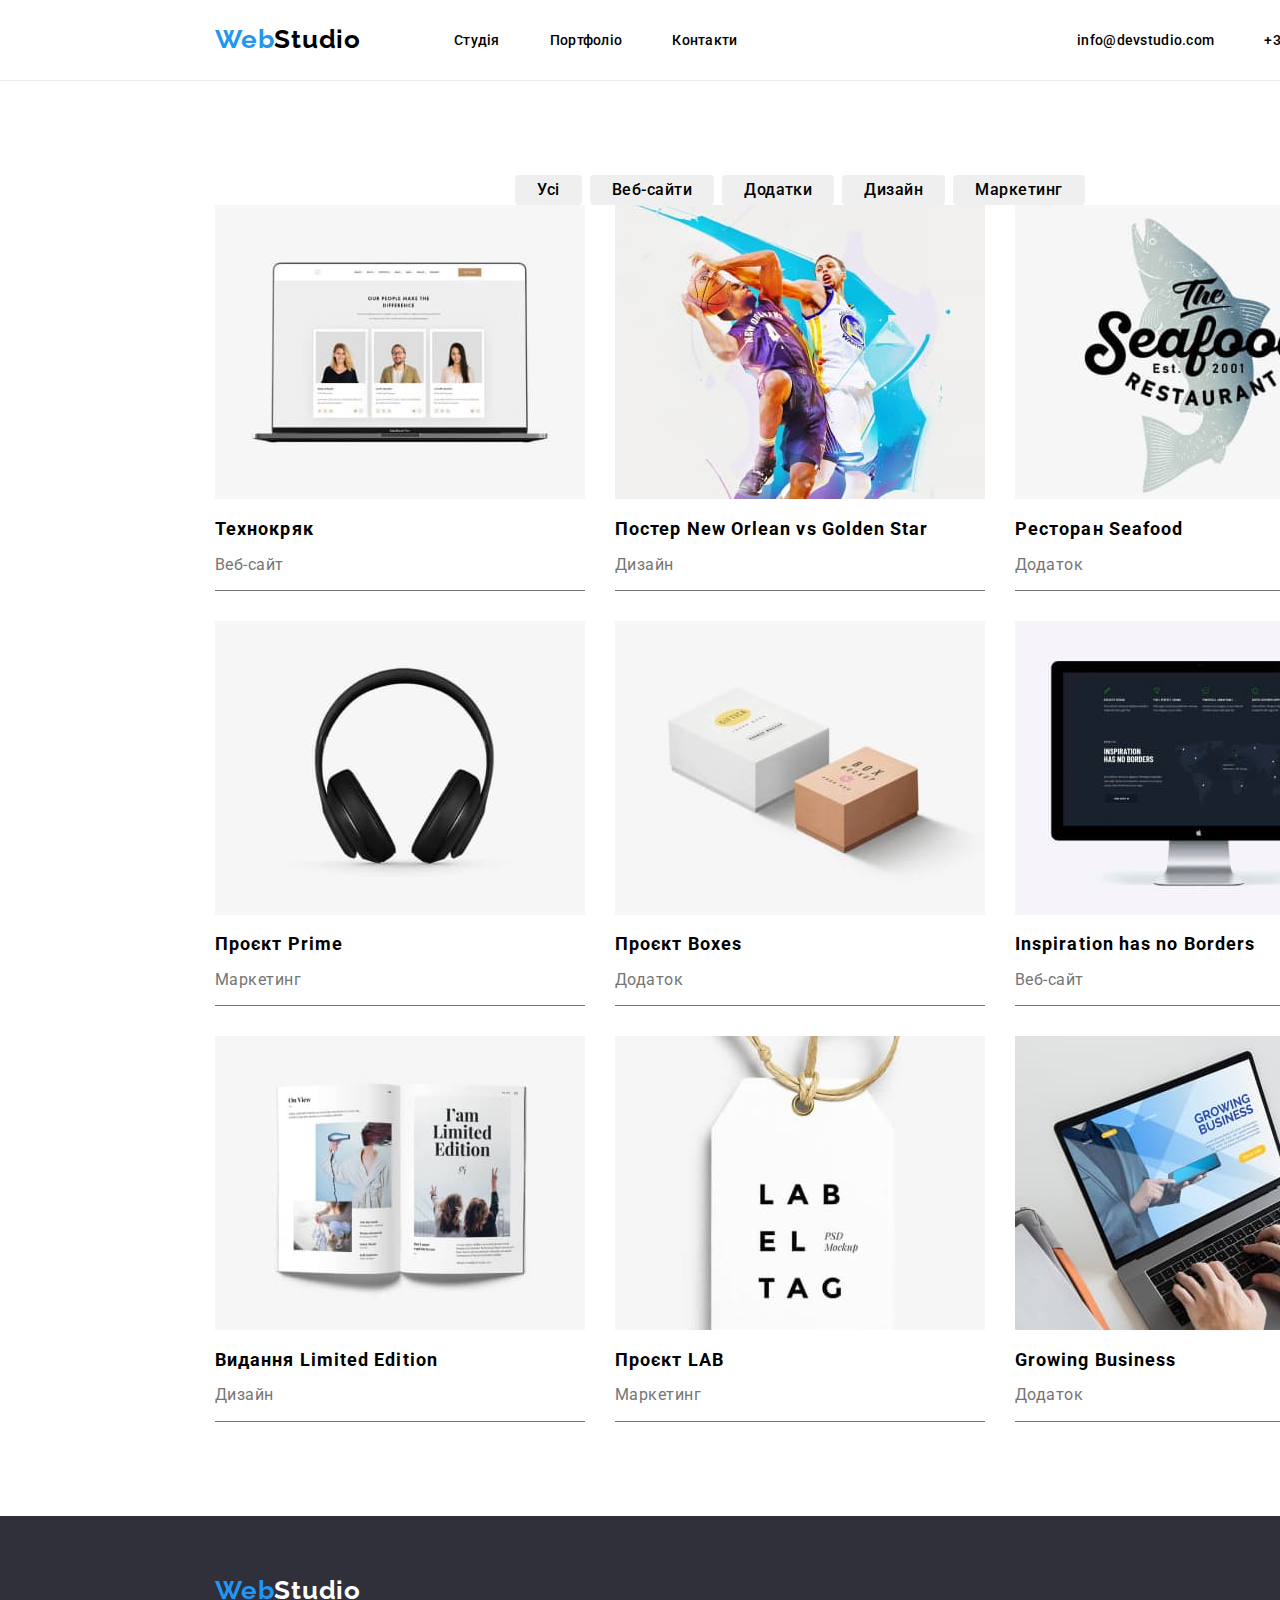
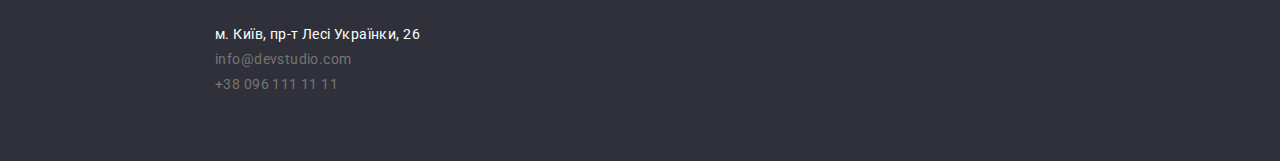
==== commit dab9da21: "update" ====
--- a/portfolio.html
+++ b/portfolio.html
@@ -47,159 +47,158 @@
     <!-- контент -->
 
     <main>
-      <section class="section-portfolio">
-        <div class="container">
-          <h1 class="hiden">Портфоліо</h1>
-          <ul class="list-filter-portfolio decoration-point">
-            <li class="button-filter">
-              <button class="item-button" type="button">Усі</button>
-            </li>
-            <li class="button-filter">
-              <button class="item-button" type="button">Веб-сайти</button>
-            </li>
-            <li class="button-filter">
-              <button class="item-button" type="button">Додатки</button>
-            </li>
-            <li class="button-filter">
-              <button class="item-button" type="button">Дизайн</button>
-            </li>
-            <li class="button-filter">
-              <button class="item-button" type="button">Маркетинг</button>
-            </li>
-          </ul>
-
-          <ul class="list-portfolio decoration-point">
-            <li class="item-portfolio">
-              <a class="decoration-link" href="">
-                <img src="./img/notebook.jpg" alt="notebook" width="370" />
-                <div class="card-discription">
-                  <h2 class="title-portfolio">Технокряк</h2>
-                  <p class="paragraph-portfolio">Веб-сайт</p>
-                  <p class="paragraph-hiden">
-                    Lorem ipsum dolor sit amet, consectetur adipisicing elit.
-                  </p>
-                </div>
-              </a>
-            </li>
-            <li class="item-portfolio">
-              <a class="decoration-link" href="">
-                <img
-                  src="./img/basketball-players.jpg"
-                  alt="poster with the image of basketball players"
-                  width="370"
-                />
-                <div class="card-discription">
-                  <h2 class="title-portfolio">Постер New Orlean vs Golden Star</h2>
-                  <p class="paragraph-portfolio">Дизайн</p>
-                  <p class="paragraph-hiden">
-                    Lorem ipsum dolor sit amet, consectetur adipisicing elit.
-                  </p>
-                </div>
-              </a>
-            </li>
-            <li class="item-portfolio">
-              <a class="decoration-link" href="">
-                <img
-                  src="./img/logotype-the-seafood.jpg"
-                  alt="logotype 'the seafood'"
-                  width="370"
-                />
-                <div class="card-discription">
-                  <h2 class="title-portfolio">Ресторан Seafood</h2>
-                  <p class="paragraph-portfolio">Додаток</p>
-                  <p class="paragraph-hiden">
-                    Lorem ipsum dolor sit amet, consectetur adipisicing elit.
-                  </p>
-                </div>
-              </a>
-            </li>
-            <li class="item-portfolio">
-              <a class="decoration-link" href="">
-                <img src="./img/headphone.jpg" alt="headphone" width="370" />
-                <div class="card-discription">
-                  <h2 class="title-portfolio">Проєкт Prime</h2>
-                  <p class="paragraph-portfolio">Маркетинг</p>
-                  <p class="paragraph-hiden">
-                    Lorem ipsum dolor sit amet, consectetur adipisicing elit.
-                  </p>
-                </div>
-              </a>
-            </li>
-            <li class="item-portfolio">
-              <a class="decoration-link" href="">
-                <img src="./img/two-box.jpg" alt="two box" width="370" />
-                <div class="card-discription">
-                  <h2 class="title-portfolio">Проєкт Boxes</h2>
-                  <p class="paragraph-portfolio">Додаток</p>
-                  <p class="paragraph-hiden">
-                    Lorem ipsum dolor sit amet, consectetur adipisicing elit.
-                  </p>
-                </div>
-              </a>
-            </li>
-            <li class="item-portfolio">
-              <a class="decoration-link" href="">
-                <img
-                  src="./img/monitor.jpg"
-                  alt="a monitor with an image of statistics"
-                  width="370"
-                />
-                <div class="card-discription">
-                  <h2 class="title-portfolio">Inspiration has no Borders</h2>
-                  <p class="paragraph-portfolio">Веб-сайт</p>
-                  <p class="paragraph-hiden">
-                    Lorem ipsum dolor sit amet, consectetur adipisicing elit.
-                  </p>
-                </div>
-              </a>
-            </li>
-            <li class="item-portfolio">
-              <a class="decoration-link" href="">
-                <img src="./img/book.jpg" alt="book" width="370" />
-                <div class="card-discription">
-                  <h2 class="title-portfolio">Видання Limited Edition</h2>
-                  <p class="paragraph-portfolio">Дизайн</p>
-                  <p class="paragraph-hiden">
-                    Lorem ipsum dolor sit amet, consectetur adipisicing elit.
-                  </p>
-                </div>
-              </a>
-            </li>
-            <li class="item-portfolio">
-              <a class="decoration-link" href="">
-                <img
-                  src="./img/label.jpg"
-                  alt="a label with an inscription 'lab el tag psd mockup'"
-                  width="370"
-                />
-                <div class="card-discription">
-                  <h2 class="title-portfolio">Проєкт LAB</h2>
-                  <p class="paragraph-portfolio">Маркетинг</p>
-                  <p class="paragraph-hiden">
-                    Lorem ipsum dolor sit amet, consectetur adipisicing elit.
-                  </p>
-                </div>
-              </a>
-            </li>
-            <li class="item-portfolio">
-              <a class="decoration-link" href="">
-                <img
-                  src="./img/laptop.jpg"
-                  alt="a laptop on which the background of the application is depicted 'Growing Business'"
-                  width="370"
-                />
-                <div class="card-discription">
-                  <h2 class="title-portfolio">Growing Business</h2>
-                  <p class="paragraph-portfolio">Додаток</p>
-                  <p class="paragraph-hiden">
-                    Lorem ipsum dolor sit amet, consectetur adipisicing elit.
-                  </p>
-                </div>
-              </a>
-            </li>
-          </ul>
-        </div>
-      </section>
+      <div class="section-retreat down-retreat">
+        <section class="section-portfolio">
+            <h1 class="hiden">Портфоліо</h1>
+            <ul class="list-filter-portfolio decoration-point">
+              <li class="button-filter">
+                <button class="item-button" type="button">Усі</button>
+              </li>
+              <li class="button-filter">
+                <button class="item-button" type="button">Веб-сайти</button>
+              </li>
+              <li class="button-filter">
+                <button class="item-button" type="button">Додатки</button>
+              </li>
+              <li class="button-filter">
+                <button class="item-button" type="button">Дизайн</button>
+              </li>
+              <li class="button-filter">
+                <button class="item-button" type="button">Маркетинг</button>
+              </li>
+            </ul>
+            <ul class="list-portfolio decoration-point">
+              <li class="item-portfolio">
+                <a class="decoration-link" href="">
+                  <img src="./img/notebook.jpg" alt="notebook" width="370" />
+                  <div class="card-discription">
+                    <h2 class="title-portfolio">Технокряк</h2>
+                    <p class="paragraph-portfolio">Веб-сайт</p>
+                    <p class="paragraph-hiden">
+                      Lorem ipsum dolor sit amet, consectetur adipisicing elit.
+                    </p>
+                  </div>
+                </a>
+              </li>
+              <li class="item-portfolio">
+                <a class="decoration-link" href="">
+                  <img
+                    src="./img/basketball-players.jpg"
+                    alt="poster with the image of basketball players"
+                    width="370"
+                  />
+                  <div class="card-discription">
+                    <h2 class="title-portfolio">Постер New Orlean vs Golden Star</h2>
+                    <p class="paragraph-portfolio">Дизайн</p>
+                    <p class="paragraph-hiden">
+                      Lorem ipsum dolor sit amet, consectetur adipisicing elit.
+                    </p>
+                  </div>
+                </a>
+              </li>
+              <li class="item-portfolio">
+                <a class="decoration-link" href="">
+                  <img
+                    src="./img/logotype-the-seafood.jpg"
+                    alt="logotype 'the seafood'"
+                    width="370"
+                  />
+                  <div class="card-discription">
+                    <h2 class="title-portfolio">Ресторан Seafood</h2>
+                    <p class="paragraph-portfolio">Додаток</p>
+                    <p class="paragraph-hiden">
+                      Lorem ipsum dolor sit amet, consectetur adipisicing elit.
+                    </p>
+                  </div>
+                </a>
+              </li>
+              <li class="item-portfolio">
+                <a class="decoration-link" href="">
+                  <img src="./img/headphone.jpg" alt="headphone" width="370" />
+                  <div class="card-discription">
+                    <h2 class="title-portfolio">Проєкт Prime</h2>
+                    <p class="paragraph-portfolio">Маркетинг</p>
+                    <p class="paragraph-hiden">
+                      Lorem ipsum dolor sit amet, consectetur adipisicing elit.
+                    </p>
+                  </div>
+                </a>
+              </li>
+              <li class="item-portfolio">
+                <a class="decoration-link" href="">
+                  <img src="./img/two-box.jpg" alt="two box" width="370" />
+                  <div class="card-discription">
+                    <h2 class="title-portfolio">Проєкт Boxes</h2>
+                    <p class="paragraph-portfolio">Додаток</p>
+                    <p class="paragraph-hiden">
+                      Lorem ipsum dolor sit amet, consectetur adipisicing elit.
+                    </p>
+                  </div>
+                </a>
+              </li>
+              <li class="item-portfolio">
+                <a class="decoration-link" href="">
+                  <img
+                    src="./img/monitor.jpg"
+                    alt="a monitor with an image of statistics"
+                    width="370"
+                  />
+                  <div class="card-discription">
+                    <h2 class="title-portfolio">Inspiration has no Borders</h2>
+                    <p class="paragraph-portfolio">Веб-сайт</p>
+                    <p class="paragraph-hiden">
+                      Lorem ipsum dolor sit amet, consectetur adipisicing elit.
+                    </p>
+                  </div>
+                </a>
+              </li>
+              <li class="item-portfolio">
+                <a class="decoration-link" href="">
+                  <img src="./img/book.jpg" alt="book" width="370" />
+                  <div class="card-discription">
+                    <h2 class="title-portfolio">Видання Limited Edition</h2>
+                    <p class="paragraph-portfolio">Дизайн</p>
+                    <p class="paragraph-hiden">
+                      Lorem ipsum dolor sit amet, consectetur adipisicing elit.
+                    </p>
+                  </div>
+                </a>
+              </li>
+              <li class="item-portfolio">
+                <a class="decoration-link" href="">
+                  <img
+                    src="./img/label.jpg"
+                    alt="a label with an inscription 'lab el tag psd mockup'"
+                    width="370"
+                  />
+                  <div class="card-discription">
+                    <h2 class="title-portfolio">Проєкт LAB</h2>
+                    <p class="paragraph-portfolio">Маркетинг</p>
+                    <p class="paragraph-hiden">
+                      Lorem ipsum dolor sit amet, consectetur adipisicing elit.
+                    </p>
+                  </div>
+                </a>
+              </li>
+              <li class="item-portfolio">
+                <a class="decoration-link" href="">
+                  <img
+                    src="./img/laptop.jpg"
+                    alt="a laptop on which the background of the application is depicted 'Growing Business'"
+                    width="370"
+                  />
+                  <div class="card-discription">
+                    <h2 class="title-portfolio">Growing Business</h2>
+                    <p class="paragraph-portfolio">Додаток</p>
+                    <p class="paragraph-hiden">
+                      Lorem ipsum dolor sit amet, consectetur adipisicing elit.
+                    </p>
+                  </div>
+                </a>
+              </li>
+            </ul>
+        </section>
+      </div>
     </main>
 
     <!-- Підвал -->
--- a/css/styles.css
+++ b/css/styles.css
@@ -16,8 +16,8 @@
   font-family: 'roboto', 'montserrat', sans-serif;
   color: var(--black-color);
   /* +++++++++++++++++++++++++такі розміри у макеті++++++++++++++++++++++++ */
-  /* width: 1600px;
-  margin: auto; */
+  width: 1600px;
+  margin: auto;
   /* ++++++++++++++++++++++++++++++++++++++++++++++++++++++++++++++++++++++ */
 }
 
@@ -46,20 +46,26 @@
   clip: rect(0 0 0 0);
   overflow: hidden;
 }
+/* відступ */
+.section-retreat {
+  padding-top: 94px;
+}
+.down-retreat {
+  padding-bottom: 94px;
+}
+
 
 /* ----------------------------------------HEADER-------------------------------- */
 .container-header{
   display: flex;
   align-items: center;
-  /* height: 80px; */
   border-bottom: 1px solid#ECECEC;
   
 }
 
 .logo {
-  display: flex;
   padding-right: 93px;
-  padding-left: 375px;
+  padding-left: 215px;
 }
 
 .studio-logo {
@@ -73,10 +79,10 @@
 }
 
 .list-contact, .list-nav{
-    font-weight: 500;
-    font-size: 14px;
-    line-height: 16 \ 14;
-    letter-spacing: 0.02em;
+  font-weight: 500;
+  font-size: 14px;
+  line-height: 16 \ 14;
+  letter-spacing: 0.02em;
 }
 
 .list-nav {
@@ -104,7 +110,7 @@
   margin-left: auto;
   margin-top: 0;
   margin-bottom: 0;
-  padding-right: 375px;
+  padding-right: 215px; 
 
 
 }
@@ -163,6 +169,7 @@
   letter-spacing: 0.06em;
   padding: 10px 32px;
   border: 0;
+  border-radius: 4px;
   
   
 }
@@ -174,16 +181,15 @@
 }
 
 /* SECTION FEATURES */
-
-.features {
-  padding-top: 94px;
-  display: flex;
-  margin-left: 375px;
-  margin-right: 375px;
-}
  
 .features .item {
-  margin-right: 15px;
+  width: 270px;
+  padding: 0;
+}
+
+.features {
+  margin-left: 215px;
+  margin-right: 215px;
 }
 
 .title-features {
@@ -192,6 +198,7 @@
   letter-spacing: 0.03em;
   text-transform: uppercase;
   color: var(--black-text-color);
+  margin-top: 0;
 }
 
 .paragraph-features {
@@ -199,36 +206,41 @@
   line-height: 24 \ 14;
   letter-spacing: 0.03em;
   color: var(--gray-color);
+  margin-top: 0;
+  margin-bottom: 0;
 }
 
 .list-features {
   display: flex;
-  margin: 0 auto;
   justify-content: center;
+  gap: 30px;
+  margin-top: 0;
+  margin-bottom: 0;
+  /* margin-left: 215px;
+  margin-right: 215px; */
+
 }
 
 /* TITLE (заголовки) */
 
 .title {
   font-size: 36px;
-  line-height: 42px;
-  text-align: center;
-  letter-spacing: 0.03em;
-  padding-top: 94px;
+  line-height: 42 \ 36;
+  text-align: center;
+  letter-spacing: 0.03em;
   padding-bottom: 50px;
+  padding-left: 215px;
+  padding-right: 215px;
   margin: 0;
 }
 
 /* WORKS */
 
-.section-works {
-  align-items: center;
-  margin: 0;
-}
-
 .list-works {
   display: flex;
   justify-content: center;
+  margin-top: 0;
+  margin-bottom: 0;
 }
 
 .item-works:not(:first-child) {
@@ -239,7 +251,7 @@
 
 .section-team {
   font-size: 16px;
-  line-height: 19px;
+  line-height: 19 \ 16;
   text-align: center;
   letter-spacing: 0.03em;
 }
@@ -247,11 +259,15 @@
 .list-team {
   display: flex;
   justify-content: center;
+  margin-top: 0;
+  margin-bottom: 0;
 }
 
 .item-team {
   font-weight: 500;
   margin: 15px;
+  margin-top: 0;
+  margin-bottom: 0;
 }
 
 .paragraph-team {
@@ -263,17 +279,12 @@
 
 /* PORTFOLIO */
 
-.container {
-  width: 1230px;
+/* .container {
   padding-left: 15px;
   padding-right: 15px;
   margin-left: auto;
   margin-right: auto;
-}
-
-.section-portfolio {
-  padding-top: 94px;
-}
+} */
 
 .list-filter-portfolio {
   display: flex;
@@ -291,7 +302,8 @@
 }
 
 .item-button {
-  padding: 6px 25px;
+  padding: 6px 22px;
+  border-radius: 4px;
   border: 0;
 }
 
@@ -301,17 +313,33 @@
   color: var(--white-color);
 }
 
+.section-portfolio {
+  width: 1200px;
+  padding-left: 15px;
+  padding-right: 15px;
+  margin-left: auto;
+  margin-right: auto;
+}
+
 .list-portfolio {
   display: flex;
   flex-wrap: wrap;
+  margin-top: 0;
+  margin-bottom: 0;
 }
 
 .item-portfolio {
-  width:calc((100% - 30px) \ 3);
-  margin: auto;
-  border-bottom: 1px solid #2f303a;
-  margin-right: 15px;
-  margin-bottom: 15px;
+  margin-right: 30px;
+  margin-bottom: 30px;
+  border-bottom: 1px solid var(--gray-color);
+}
+
+.item-portfolio:nth-child(3n) {
+  margin-right: 0;
+}
+
+.item-portfolio:nth-last-child(-n + 3) {
+  margin-bottom: 0px;
 }
 
 .card-discription .title-portfolio {
@@ -358,6 +386,7 @@
   padding-top: 60px;
   padding-left: 215px;
   padding-bottom: 20px;
+  padding-right: 1240px;
 }
 
 .studio-logo-footer {
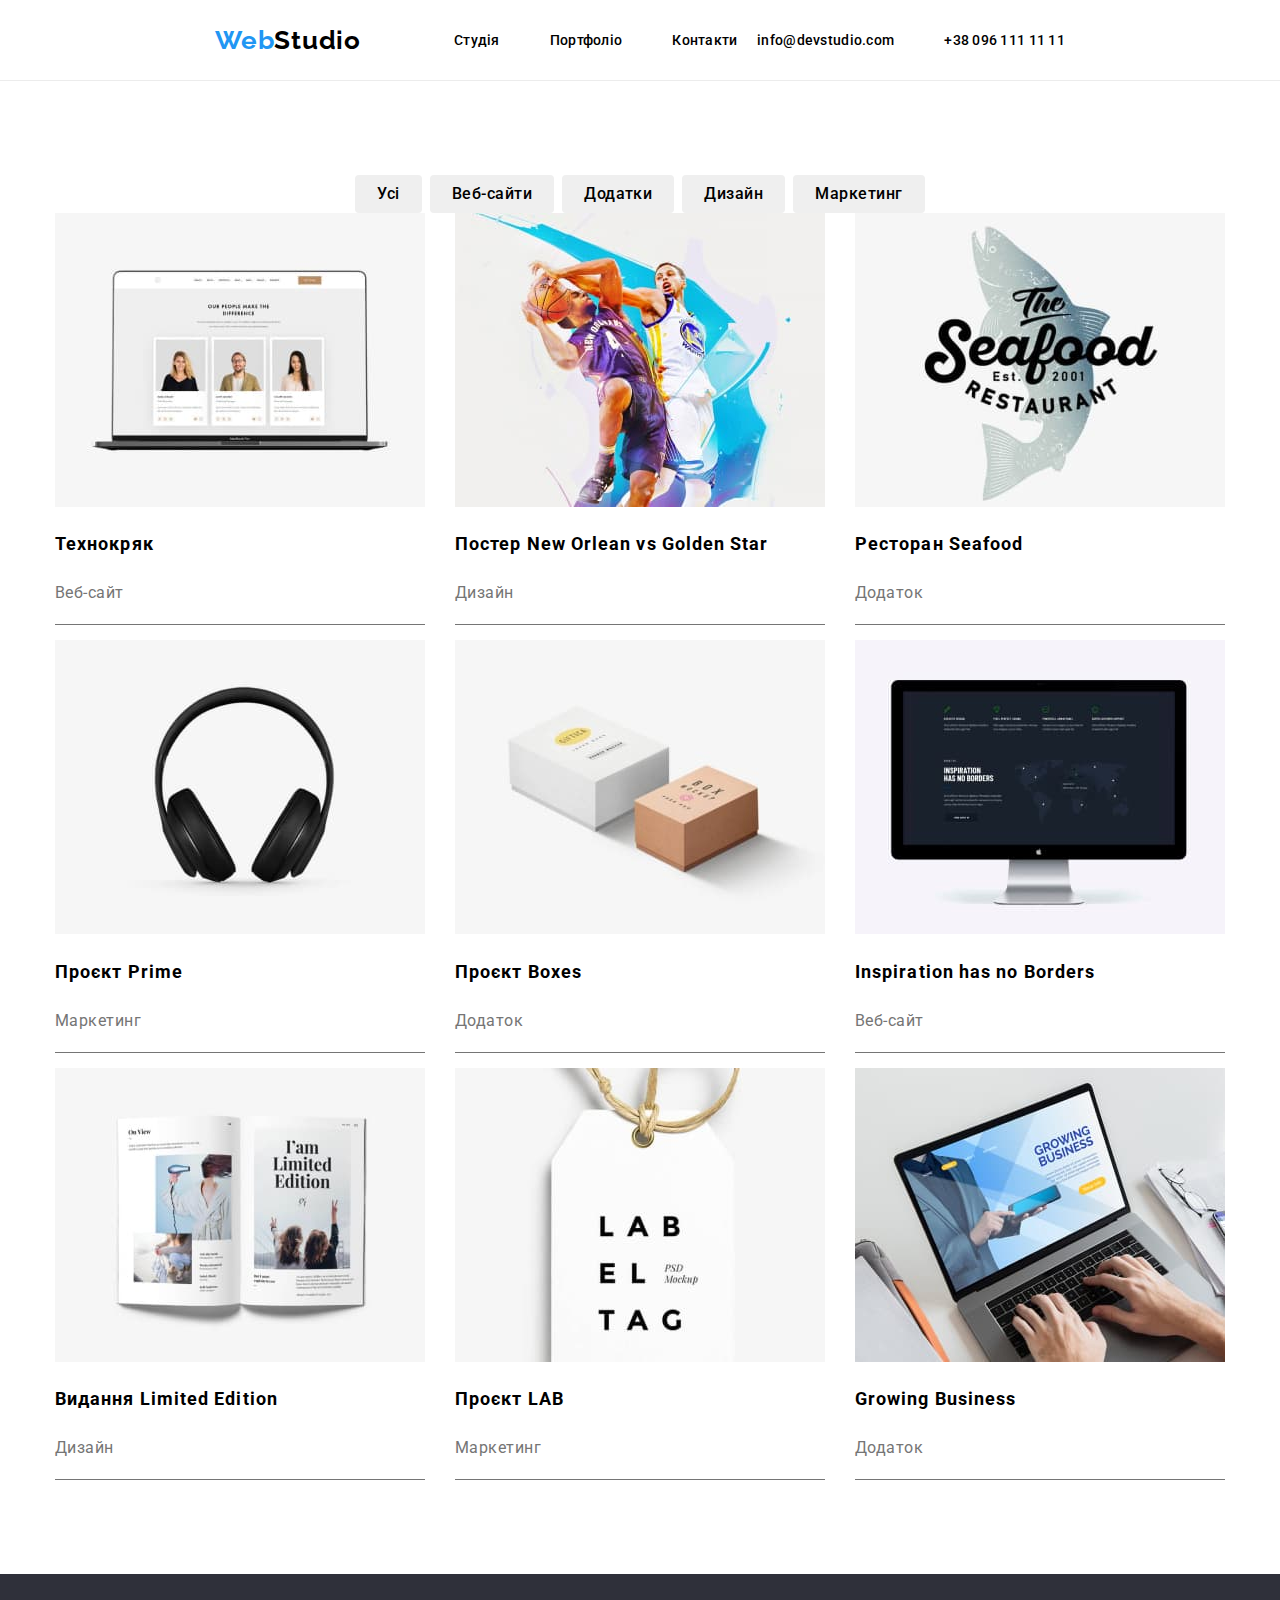
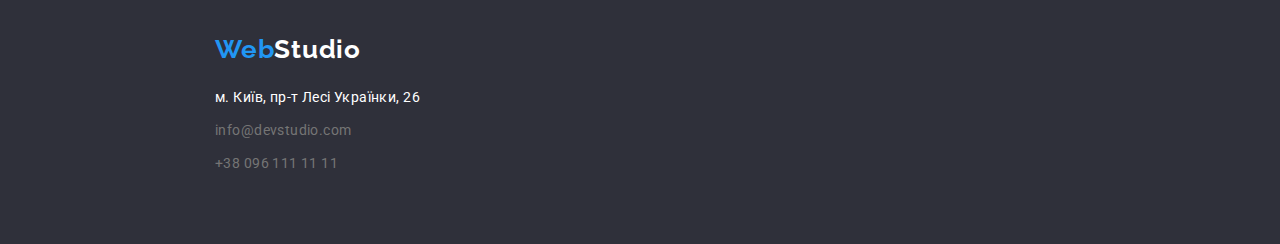
==== commit d0b81b86: "update" ====
--- a/portfolio.html
+++ b/portfolio.html
@@ -49,154 +49,154 @@
     <main>
       <div class="section-retreat down-retreat">
         <section class="section-portfolio">
-            <h1 class="hiden">Портфоліо</h1>
-            <ul class="list-filter-portfolio decoration-point">
-              <li class="button-filter">
-                <button class="item-button" type="button">Усі</button>
-              </li>
-              <li class="button-filter">
-                <button class="item-button" type="button">Веб-сайти</button>
-              </li>
-              <li class="button-filter">
-                <button class="item-button" type="button">Додатки</button>
-              </li>
-              <li class="button-filter">
-                <button class="item-button" type="button">Дизайн</button>
-              </li>
-              <li class="button-filter">
-                <button class="item-button" type="button">Маркетинг</button>
-              </li>
-            </ul>
-            <ul class="list-portfolio decoration-point">
-              <li class="item-portfolio">
-                <a class="decoration-link" href="">
-                  <img src="./img/notebook.jpg" alt="notebook" width="370" />
-                  <div class="card-discription">
-                    <h2 class="title-portfolio">Технокряк</h2>
-                    <p class="paragraph-portfolio">Веб-сайт</p>
-                    <p class="paragraph-hiden">
-                      Lorem ipsum dolor sit amet, consectetur adipisicing elit.
-                    </p>
-                  </div>
-                </a>
-              </li>
-              <li class="item-portfolio">
-                <a class="decoration-link" href="">
-                  <img
-                    src="./img/basketball-players.jpg"
-                    alt="poster with the image of basketball players"
-                    width="370"
-                  />
-                  <div class="card-discription">
-                    <h2 class="title-portfolio">Постер New Orlean vs Golden Star</h2>
-                    <p class="paragraph-portfolio">Дизайн</p>
-                    <p class="paragraph-hiden">
-                      Lorem ipsum dolor sit amet, consectetur adipisicing elit.
-                    </p>
-                  </div>
-                </a>
-              </li>
-              <li class="item-portfolio">
-                <a class="decoration-link" href="">
-                  <img
-                    src="./img/logotype-the-seafood.jpg"
-                    alt="logotype 'the seafood'"
-                    width="370"
-                  />
-                  <div class="card-discription">
-                    <h2 class="title-portfolio">Ресторан Seafood</h2>
-                    <p class="paragraph-portfolio">Додаток</p>
-                    <p class="paragraph-hiden">
-                      Lorem ipsum dolor sit amet, consectetur adipisicing elit.
-                    </p>
-                  </div>
-                </a>
-              </li>
-              <li class="item-portfolio">
-                <a class="decoration-link" href="">
-                  <img src="./img/headphone.jpg" alt="headphone" width="370" />
-                  <div class="card-discription">
-                    <h2 class="title-portfolio">Проєкт Prime</h2>
-                    <p class="paragraph-portfolio">Маркетинг</p>
-                    <p class="paragraph-hiden">
-                      Lorem ipsum dolor sit amet, consectetur adipisicing elit.
-                    </p>
-                  </div>
-                </a>
-              </li>
-              <li class="item-portfolio">
-                <a class="decoration-link" href="">
-                  <img src="./img/two-box.jpg" alt="two box" width="370" />
-                  <div class="card-discription">
-                    <h2 class="title-portfolio">Проєкт Boxes</h2>
-                    <p class="paragraph-portfolio">Додаток</p>
-                    <p class="paragraph-hiden">
-                      Lorem ipsum dolor sit amet, consectetur adipisicing elit.
-                    </p>
-                  </div>
-                </a>
-              </li>
-              <li class="item-portfolio">
-                <a class="decoration-link" href="">
-                  <img
-                    src="./img/monitor.jpg"
-                    alt="a monitor with an image of statistics"
-                    width="370"
-                  />
-                  <div class="card-discription">
-                    <h2 class="title-portfolio">Inspiration has no Borders</h2>
-                    <p class="paragraph-portfolio">Веб-сайт</p>
-                    <p class="paragraph-hiden">
-                      Lorem ipsum dolor sit amet, consectetur adipisicing elit.
-                    </p>
-                  </div>
-                </a>
-              </li>
-              <li class="item-portfolio">
-                <a class="decoration-link" href="">
-                  <img src="./img/book.jpg" alt="book" width="370" />
-                  <div class="card-discription">
-                    <h2 class="title-portfolio">Видання Limited Edition</h2>
-                    <p class="paragraph-portfolio">Дизайн</p>
-                    <p class="paragraph-hiden">
-                      Lorem ipsum dolor sit amet, consectetur adipisicing elit.
-                    </p>
-                  </div>
-                </a>
-              </li>
-              <li class="item-portfolio">
-                <a class="decoration-link" href="">
-                  <img
-                    src="./img/label.jpg"
-                    alt="a label with an inscription 'lab el tag psd mockup'"
-                    width="370"
-                  />
-                  <div class="card-discription">
-                    <h2 class="title-portfolio">Проєкт LAB</h2>
-                    <p class="paragraph-portfolio">Маркетинг</p>
-                    <p class="paragraph-hiden">
-                      Lorem ipsum dolor sit amet, consectetur adipisicing elit.
-                    </p>
-                  </div>
-                </a>
-              </li>
-              <li class="item-portfolio">
-                <a class="decoration-link" href="">
-                  <img
-                    src="./img/laptop.jpg"
-                    alt="a laptop on which the background of the application is depicted 'Growing Business'"
-                    width="370"
-                  />
-                  <div class="card-discription">
-                    <h2 class="title-portfolio">Growing Business</h2>
-                    <p class="paragraph-portfolio">Додаток</p>
-                    <p class="paragraph-hiden">
-                      Lorem ipsum dolor sit amet, consectetur adipisicing elit.
-                    </p>
-                  </div>
-                </a>
-              </li>
-            </ul>
+          <h1 class="hiden">Портфоліо</h1>
+          <ul class="list-filter-portfolio decoration-point">
+            <li class="button-filter">
+              <button class="item-button" type="button">Усі</button>
+            </li>
+            <li class="button-filter">
+              <button class="item-button" type="button">Веб-сайти</button>
+            </li>
+            <li class="button-filter">
+              <button class="item-button" type="button">Додатки</button>
+            </li>
+            <li class="button-filter">
+              <button class="item-button" type="button">Дизайн</button>
+            </li>
+            <li class="button-filter">
+              <button class="item-button" type="button">Маркетинг</button>
+            </li>
+          </ul>
+          <ul class="list-portfolio decoration-point">
+            <li class="item-portfolio">
+              <a class="decoration-link" href="">
+                <img src="./img/notebook.jpg" alt="notebook" width="370" />
+                <div class="card-discription">
+                  <h2 class="title-portfolio">Технокряк</h2>
+                  <p class="paragraph-portfolio">Веб-сайт</p>
+                  <p class="paragraph-hiden">
+                    Lorem ipsum dolor sit amet, consectetur adipisicing elit.
+                  </p>
+                </div>
+              </a>
+            </li>
+            <li class="item-portfolio">
+              <a class="decoration-link" href="">
+                <img
+                  src="./img/basketball-players.jpg"
+                  alt="poster with the image of basketball players"
+                  width="370"
+                />
+                <div class="card-discription">
+                  <h2 class="title-portfolio">Постер New Orlean vs Golden Star</h2>
+                  <p class="paragraph-portfolio">Дизайн</p>
+                  <p class="paragraph-hiden">
+                    Lorem ipsum dolor sit amet, consectetur adipisicing elit.
+                  </p>
+                </div>
+              </a>
+            </li>
+            <li class="item-portfolio">
+              <a class="decoration-link" href="">
+                <img
+                  src="./img/logotype-the-seafood.jpg"
+                  alt="logotype 'the seafood'"
+                  width="370"
+                />
+                <div class="card-discription">
+                  <h2 class="title-portfolio">Ресторан Seafood</h2>
+                  <p class="paragraph-portfolio">Додаток</p>
+                  <p class="paragraph-hiden">
+                    Lorem ipsum dolor sit amet, consectetur adipisicing elit.
+                  </p>
+                </div>
+              </a>
+            </li>
+            <li class="item-portfolio">
+              <a class="decoration-link" href="">
+                <img src="./img/headphone.jpg" alt="headphone" width="370" />
+                <div class="card-discription">
+                  <h2 class="title-portfolio">Проєкт Prime</h2>
+                  <p class="paragraph-portfolio">Маркетинг</p>
+                  <p class="paragraph-hiden">
+                    Lorem ipsum dolor sit amet, consectetur adipisicing elit.
+                  </p>
+                </div>
+              </a>
+            </li>
+            <li class="item-portfolio">
+              <a class="decoration-link" href="">
+                <img src="./img/two-box.jpg" alt="two box" width="370" />
+                <div class="card-discription">
+                  <h2 class="title-portfolio">Проєкт Boxes</h2>
+                  <p class="paragraph-portfolio">Додаток</p>
+                  <p class="paragraph-hiden">
+                    Lorem ipsum dolor sit amet, consectetur adipisicing elit.
+                  </p>
+                </div>
+              </a>
+            </li>
+            <li class="item-portfolio">
+              <a class="decoration-link" href="">
+                <img
+                  src="./img/monitor.jpg"
+                  alt="a monitor with an image of statistics"
+                  width="370"
+                />
+                <div class="card-discription">
+                  <h2 class="title-portfolio">Inspiration has no Borders</h2>
+                  <p class="paragraph-portfolio">Веб-сайт</p>
+                  <p class="paragraph-hiden">
+                    Lorem ipsum dolor sit amet, consectetur adipisicing elit.
+                  </p>
+                </div>
+              </a>
+            </li>
+            <li class="item-portfolio">
+              <a class="decoration-link" href="">
+                <img src="./img/book.jpg" alt="book" width="370" />
+                <div class="card-discription">
+                  <h2 class="title-portfolio">Видання Limited Edition</h2>
+                  <p class="paragraph-portfolio">Дизайн</p>
+                  <p class="paragraph-hiden">
+                    Lorem ipsum dolor sit amet, consectetur adipisicing elit.
+                  </p>
+                </div>
+              </a>
+            </li>
+            <li class="item-portfolio">
+              <a class="decoration-link" href="">
+                <img
+                  src="./img/label.jpg"
+                  alt="a label with an inscription 'lab el tag psd mockup'"
+                  width="370"
+                />
+                <div class="card-discription">
+                  <h2 class="title-portfolio">Проєкт LAB</h2>
+                  <p class="paragraph-portfolio">Маркетинг</p>
+                  <p class="paragraph-hiden">
+                    Lorem ipsum dolor sit amet, consectetur adipisicing elit.
+                  </p>
+                </div>
+              </a>
+            </li>
+            <li class="item-portfolio">
+              <a class="decoration-link" href="">
+                <img
+                  src="./img/laptop.jpg"
+                  alt="a laptop on which the background of the application is depicted 'Growing Business'"
+                  width="370"
+                />
+                <div class="card-discription">
+                  <h2 class="title-portfolio">Growing Business</h2>
+                  <p class="paragraph-portfolio">Додаток</p>
+                  <p class="paragraph-hiden">
+                    Lorem ipsum dolor sit amet, consectetur adipisicing elit.
+                  </p>
+                </div>
+              </a>
+            </li>
+          </ul>
         </section>
       </div>
     </main>
--- a/css/styles.css
+++ b/css/styles.css
@@ -16,8 +16,8 @@
   font-family: 'roboto', 'montserrat', sans-serif;
   color: var(--black-color);
   /* +++++++++++++++++++++++++такі розміри у макеті++++++++++++++++++++++++ */
-  width: 1600px;
-  margin: auto;
+  /* width: 1600px;
+  margin: auto; */
   /* ++++++++++++++++++++++++++++++++++++++++++++++++++++++++++++++++++++++ */
 }
 
@@ -72,7 +72,7 @@
   font-family: "raleway",sans-serif;
   font-weight: 700;
   font-size: 26px;
-  line-height: 31 \ 26;
+  line-height: calc(31 / 26);
   letter-spacing: 0.03em;
   padding-top: 24px;
   padding-bottom: 25px;
@@ -81,7 +81,7 @@
 .list-contact, .list-nav{
   font-weight: 500;
   font-size: 14px;
-  line-height: 16 \ 14;
+  line-height: calc(16 / 14);
   letter-spacing: 0.02em;
 }
 
@@ -147,7 +147,7 @@
 .list-hero {
   font-weight: 900;
   font-size: 44px;
-  line-height: 60 \ 44;
+  line-height: calc(60 / 44);
   text-align: center;
   letter-spacing: 0.06em;
   text-transform: uppercase;
@@ -165,7 +165,7 @@
   background-color: var(--blue-color);
   font-weight: bold;
   font-size: 16px;
-  line-height: 30 \ 16;
+  line-height: calc(30 / 16);
   letter-spacing: 0.06em;
   padding: 10px 32px;
   border: 0;
@@ -194,7 +194,7 @@
 
 .title-features {
   font-size: 14px;
-  line-height: 16 \ 14;
+  line-height: calc(16 / 14);
   letter-spacing: 0.03em;
   text-transform: uppercase;
   color: var(--black-text-color);
@@ -203,7 +203,7 @@
 
 .paragraph-features {
   font-size: 14px;
-  line-height: 24 \ 14;
+  line-height: calc(24 / 14);
   letter-spacing: 0.03em;
   color: var(--gray-color);
   margin-top: 0;
@@ -225,7 +225,7 @@
 
 .title {
   font-size: 36px;
-  line-height: 42 \ 36;
+  line-height: calc(42 / 36);
   text-align: center;
   letter-spacing: 0.03em;
   padding-bottom: 50px;
@@ -251,7 +251,7 @@
 
 .section-team {
   font-size: 16px;
-  line-height: 19 \ 16;
+  line-height: calc(19 / 16);
   text-align: center;
   letter-spacing: 0.03em;
 }
@@ -279,46 +279,39 @@
 
 /* PORTFOLIO */
 
-/* .container {
+.list-filter-portfolio {
+  display: flex;
+  gap: 8px;
+  justify-content: center;
+  margin: 0;
+}
+
+.list-filter-portfolio .item-button {
+  font-weight: 500;
+  font-size: 16px;
+  line-height: calc(26 / 16);
+  text-align: center;
+  letter-spacing: 0.03em;
+}
+
+.item-button {
+  padding: 6px 22px;
+  border-radius: 4px;
+  border: 0;
+}
+
+.item-button:focus,
+.item-button:hover {
+  background-color: var(--blue-color);
+  color: var(--white-color);
+}
+
+.section-portfolio {
+  width: 1230px;
   padding-left: 15px;
   padding-right: 15px;
   margin-left: auto;
   margin-right: auto;
-} */
-
-.list-filter-portfolio {
-  display: flex;
-  gap: 8px;
-  justify-content: center;
-  margin: 0;
-}
-
-.list-filter-portfolio .item-button {
-  font-weight: 500;
-  font-size: 16px;
-  line-height: 26 \ 16;
-  text-align: center;
-  letter-spacing: 0.03em;
-}
-
-.item-button {
-  padding: 6px 22px;
-  border-radius: 4px;
-  border: 0;
-}
-
-.item-button:focus,
-.item-button:hover {
-  background-color: var(--blue-color);
-  color: var(--white-color);
-}
-
-.section-portfolio {
-  width: 1200px;
-  padding-left: 15px;
-  padding-right: 15px;
-  margin-left: auto;
-  margin-right: auto;
 }
 
 .list-portfolio {
@@ -329,28 +322,25 @@
 }
 
 .item-portfolio {
-  margin-right: 30px;
-  margin-bottom: 30px;
+  margin-right: 15px;
+  margin-left: 15px;
+  margin-bottom: 15px;
   border-bottom: 1px solid var(--gray-color);
 }
 
-.item-portfolio:nth-child(3n) {
-  margin-right: 0;
-}
-
 .item-portfolio:nth-last-child(-n + 3) {
-  margin-bottom: 0px;
+  margin-bottom: 0;
 }
 
 .card-discription .title-portfolio {
   font-size: 18px;
-  line-height: 36 \ 18;
+  line-height: calc(36 / 18);
   letter-spacing: 0.06em;
 }
 
 .card-discription .paragraph-portfolio {
   font-size: 16px;
-  line-height: 30 \ 16;
+  line-height: calc(30 / 16);
   letter-spacing: 0.03em;
   color: var(--gray-color);
 }
@@ -381,7 +371,7 @@
   font-family: "raleway",sans-serif;
   font-weight: 700;
   font-size: 26px;
-  line-height: 31 \ 26;
+  line-height: calc(31 / 26);
   letter-spacing: 0.03em;
   padding-top: 60px;
   padding-left: 215px;
@@ -400,7 +390,7 @@
   padding-bottom: 60px;
   margin: 0;
   font-size: 14px;
-  line-height: 24 \ 14;
+  line-height: calc(24 / 14);
   letter-spacing: 0.03em;
 }
 
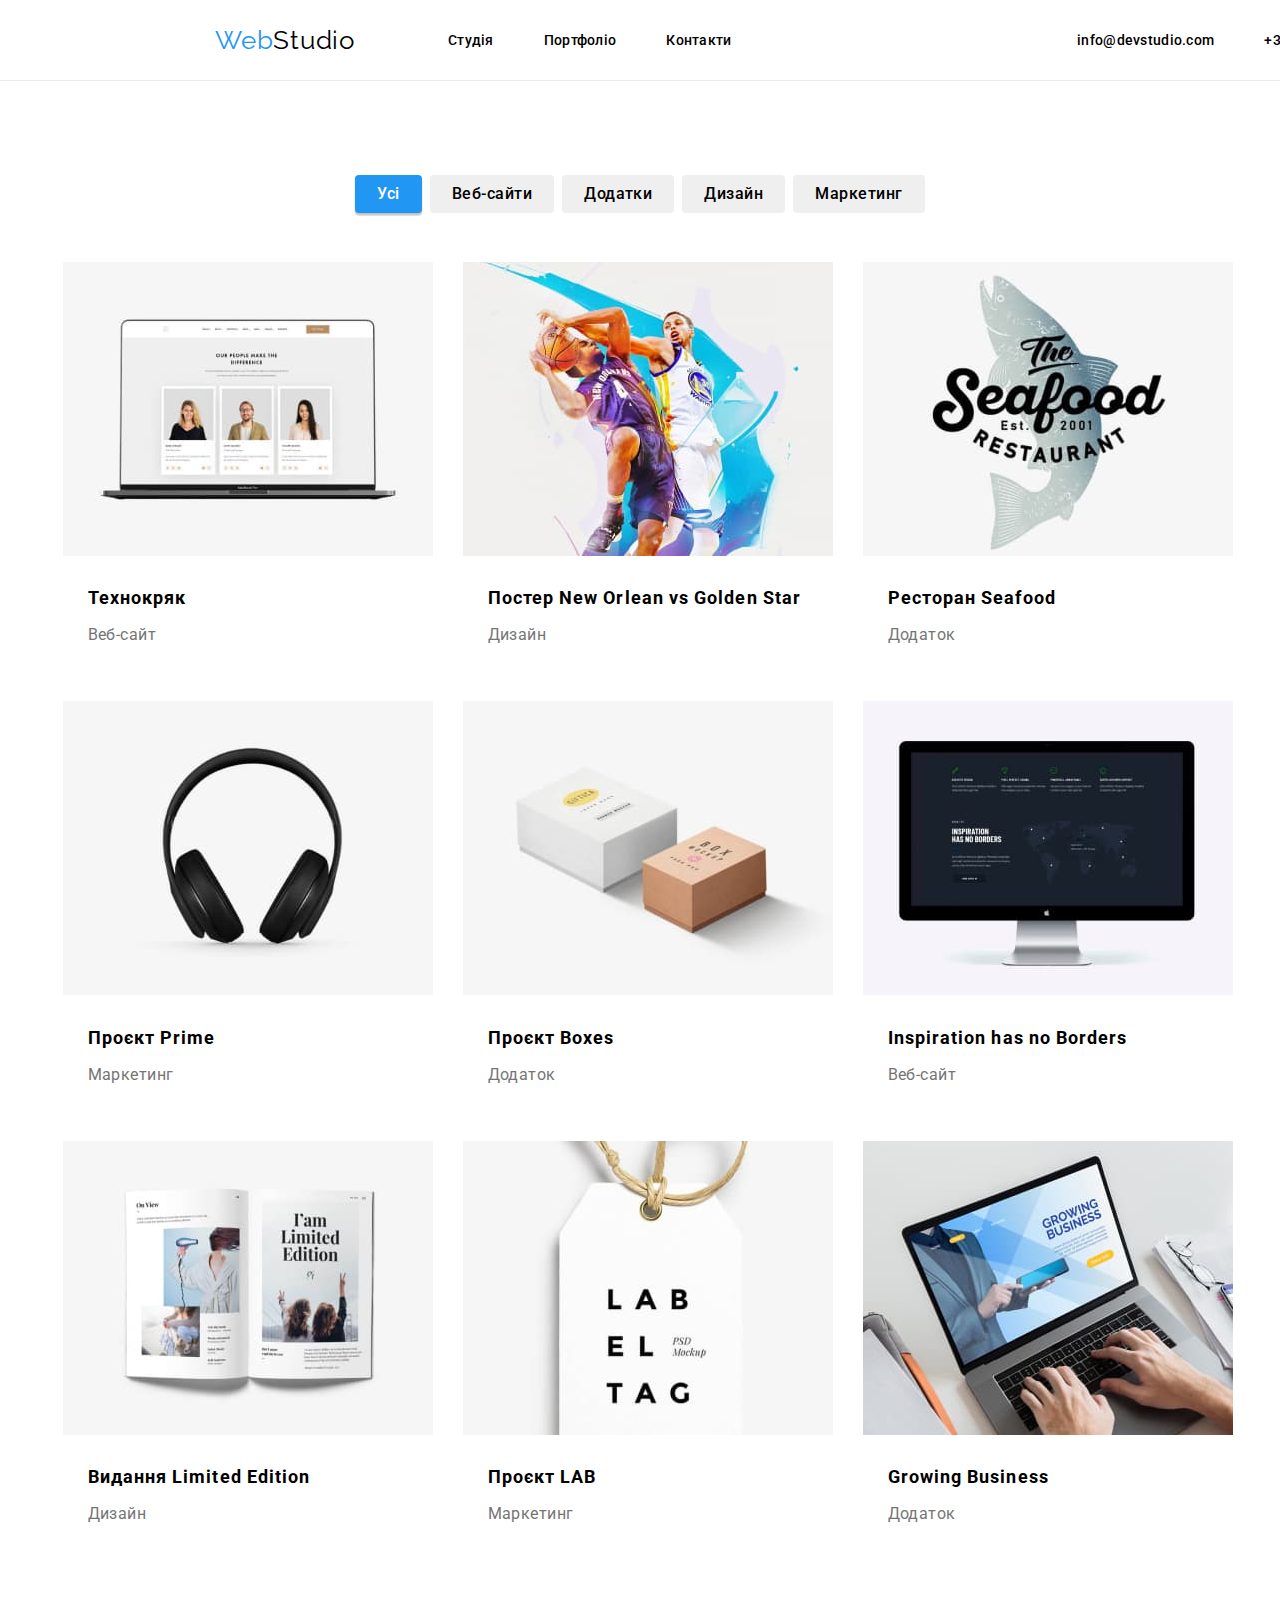
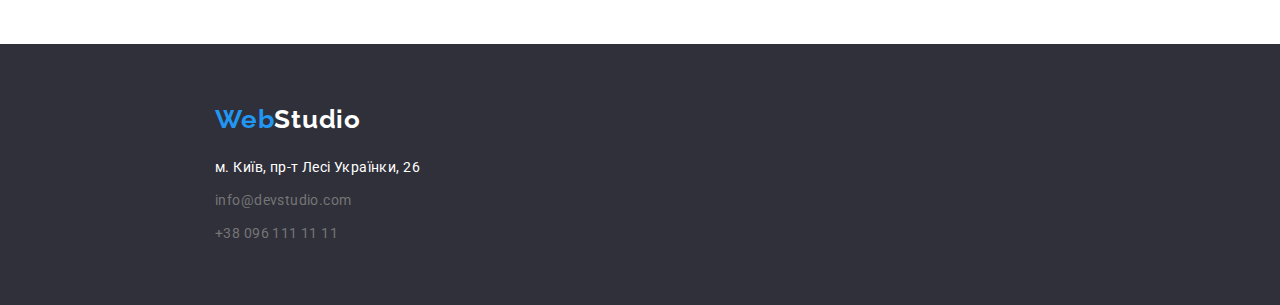
==== commit 6da80253: "update" ====
--- a/portfolio.html
+++ b/portfolio.html
@@ -18,41 +18,48 @@
     <!-- шапка -->
 
     <header>
-      <div class="container-header">
-        <div class="logo">
-          <a class="studio-logo decoration-link" href="./index.html">
-            <span class="web-logo">Web</span>Studio</a
-          >
+      <div class="conteiner-header-footer">
+        <div class="container-header">
+          <div class="logo">
+            <a class="studio-logo decoration-link" href="./index.html">
+              <span class="web-logo">Web</span>Studio</a
+            >
+          </div>
+          <nav class="header-nav">
+            <ul class="list-nav decoration-point">
+              <li class="item">
+                <a class="link decoration-link" href="./index.html">Студія</a>
+              </li>
+              <li class="item">
+                <a class="link decoration-link" href="./portfolio.html">Портфоліо</a>
+              </li>
+              <li class="item">
+                <a class="link decoration-link" href="">Контакти</a>
+              </li>
+            </ul>
+          </nav>
+          <ul class="list-contact decoration-point">
+            <li class="item">
+              <a class="link decoration-link" href="mailto:info@devstudio.com"
+                >info@devstudio.com</a
+              >
+            </li>
+            <li class="item">
+              <a class="link decoration-link" href="tel:+380961111111">+38 096 111 11 11</a>
+            </li>
+          </ul>
         </div>
-        <nav class="header-nav">
-          <ul class="list-nav decoration-point">
-            <li class="item"><a class="link decoration-link" href="./index.html">Студія</a></li>
-            <li class="item">
-              <a class="link decoration-link" href="./portfolio.html">Портфоліо</a>
-            </li>
-            <li class="item"><a class="link decoration-link" href="">Контакти</a></li>
-          </ul>
-        </nav>
-        <ul class="list-contact decoration-point">
-          <li class="item">
-            <a class="link decoration-link" href="mailto:info@devstudio.com">info@devstudio.com</a>
-          </li>
-          <li class="item">
-            <a class="link decoration-link" href="tel:+380961111111">+38 096 111 11 11</a>
-          </li>
-        </ul>
       </div>
     </header>
 
     <!-- контент -->
-
     <main>
-      <div class="section-retreat down-retreat">
-        <section class="section-portfolio">
+      <section class="section-portfolio">
+        <div class="container">
           <h1 class="hiden">Портфоліо</h1>
           <ul class="list-filter-portfolio decoration-point">
             <li class="button-filter">
-              <button class="item-button" type="button">Усі</button>
+              <button class="item-button item-one" type="button">Усі</button>
             </li>
             <li class="button-filter">
               <button class="item-button" type="button">Веб-сайти</button>
@@ -197,44 +204,48 @@
               </a>
             </li>
           </ul>
-        </section>
-      </div>
+        </div>
+      </section>
     </main>
 
     <!-- Підвал -->
 
     <footer>
-      <div class="set-footer">
-        <div class="logo-footer">
-          <a class="studio-logo-footer decoration-link" href="./index.html">
-            <span class="web-logo">Web</span>Studio</a
-          >
+      <div class="conteiner-header-footer">
+        <div class="set-footer">
+          <div class="logo-footer">
+            <a class="studio-logo-footer decoration-link" href="./index.html">
+              <span class="web-logo">Web</span>Studio</a
+            >
+          </div>
+          <address>
+            <ul class="list-contact-address decoration-point">
+              <li class="styles-link">
+                <a
+                  class="link-address style-address decoration-link"
+                  href="https://goo.gl/maps/E6FotYMbGwr5JEnZ7"
+                  target="_blank"
+                  rel="noopener nofollow noreferrer"
+                  >м. Київ, пр-т Лесі Українки, 26</a
+                >
+              </li>
+              <li class="styles-link">
+                <a
+                  class="contact-link-address style-address decoration-link"
+                  href="mailto:info@devstudio.com"
+                  >info@devstudio.com</a
+                >
+              </li>
+              <li class="styles-link">
+                <a
+                  class="contact-link-address style-address decoration-link"
+                  href="tel:+380961111111"
+                  >+38 096 111 11 11</a
+                >
+              </li>
+            </ul>
+          </address>
         </div>
-        <address>
-          <ul class="list-contact-address decoration-point">
-            <li class="styles-link">
-              <a
-                class="link-address style-address decoration-link"
-                href="https://goo.gl/maps/E6FotYMbGwr5JEnZ7"
-                target="_blank"
-                rel="noopener nofollow noreferrer"
-                >м. Київ, пр-т Лесі Українки, 26</a
-              >
-            </li>
-            <li class="styles-link">
-              <a
-                class="contact-link-address style-address decoration-link"
-                href="mailto:info@devstudio.com"
-                >info@devstudio.com</a
-              >
-            </li>
-            <li class="styles-link">
-              <a class="contact-link-address style-address decoration-link" href="tel:+380961111111"
-                >+38 096 111 11 11</a
-              >
-            </li>
-          </ul>
-        </address>
       </div>
     </footer>
   </body>
--- a/css/styles.css
+++ b/css/styles.css
@@ -5,8 +5,12 @@
   --black-color: #000;
   --gray-color: #757575;
   --black-text-color: #212121;
+  --white-background-color: #f5f5f5;
   --gray-background-color: #2f303a;
-  --card-shadow: 0 2px 5px rgba(0, 0, 0, 0.2), 0 4px 6px rgba(0, 0, 0, 0.2);
+  --card-shadow-team: 0px 1px 3px rgba(0, 0, 0, 0.12), 0px 1px 1px rgba(0, 0, 0, 0.14),
+    0px 2px 1px rgba(0, 0, 0, 0.2);
+  --card-shadow-filter: 0px 3px 1px rgba(0, 0, 0, 0.1), 0px 1px 2px rgba(0, 0, 0, 0.08),
+    0px 2px 2px rgba(0, 0, 0, 0.12);
   --card-shadow-hight: 0 4px 12px rgba(0, 0, 0, 0.2), 0 16px 20px rgba(0, 0, 0, 0.2);
 }
 
@@ -47,38 +51,45 @@
   overflow: hidden;
 }
 /* відступ */
-.section-retreat {
-  padding-top: 94px;
-}
-.down-retreat {
-  padding-bottom: 94px;
-}
-
-
+
+.conteiner-header-footer {
+  width: 1600px;
+  margin: 0 auto;
+}
+
+.container {
+  width: 1215px;
+  padding-left: 15px;
+  padding-right: 15px;
+  margin-left: auto;
+  margin-right: auto;
+}
 /* ----------------------------------------HEADER-------------------------------- */
-.container-header{
+.container-header {
   display: flex;
   align-items: center;
   border-bottom: 1px solid#ECECEC;
-  
 }
 
 .logo {
-  padding-right: 93px;
+  margin-right: 93px;
   padding-left: 215px;
 }
 
 .studio-logo {
-  font-family: "raleway",sans-serif;
-  font-weight: 700;
+  font-family: 'raleway', sans-serif;
   font-size: 26px;
   line-height: calc(31 / 26);
   letter-spacing: 0.03em;
+  /* margin: 0 auto; */
+  box-sizing: border-box;
+  align-items: center;
   padding-top: 24px;
   padding-bottom: 25px;
 }
 
-.list-contact, .list-nav{
+.list-contact,
+.list-nav {
   font-weight: 500;
   font-size: 14px;
   line-height: calc(16 / 14);
@@ -91,15 +102,12 @@
 }
 
 .list-nav .item:not(:last-child) {
-  padding-right: 50px;
-}
-
-.item {
-  padding-top: 32px;
-  padding-bottom: 32px;
-}
+  margin-right: 50px;
+}
+
 
 .link {
+  display: block;
   padding-top: 32px;
   padding-bottom: 32px;
   cursor: pointer;
@@ -108,15 +116,13 @@
 .list-contact {
   display: flex;
   margin-left: auto;
-  margin-top: 0;
-  margin-bottom: 0;
-  padding-right: 215px; 
-
-
+  padding-right: 215px;
+  margin-top: 0;
+  margin-bottom: 0;
 }
 
 .list-contact .item:not(:last-child) {
-  padding-right: 50px;
+  margin-right: 50px;
 }
 
 .web-logo {
@@ -135,17 +141,13 @@
 
 /* SECTION HERO */
 
-.section-hero {
+.position-hero {
   background-color: var(--gray-background-color);
   padding-top: 200px;
   padding-bottom: 200px;
-  padding-left: 215px;
-  padding-right: 215px;
-  text-align: center;
-}
-
-.list-hero {
-  font-weight: 900;
+}
+
+.title-hero {
   font-size: 44px;
   line-height: calc(60 / 44);
   text-align: center;
@@ -153,11 +155,7 @@
   text-transform: uppercase;
   color: var(--white-color);
   margin: 0 auto;
-}
-
-.button {
-  text-align: center;
-  padding-top: 30px;
+  margin-bottom: 30px;
 }
 
 .button-hero {
@@ -170,8 +168,9 @@
   padding: 10px 32px;
   border: 0;
   border-radius: 4px;
-  
-  
+  display: flex;
+  margin: auto;
+  cursor: pointer;
 }
 
 .button-hero:hover,
@@ -181,15 +180,15 @@
 }
 
 /* SECTION FEATURES */
- 
-.features .item {
+
+.section-features {
+  padding-top: 94px;
+  padding-bottom: 94px;
+}
+
+.list-features .item {
   width: 270px;
   padding: 0;
-}
-
-.features {
-  margin-left: 215px;
-  margin-right: 215px;
 }
 
 .title-features {
@@ -216,9 +215,6 @@
   gap: 30px;
   margin-top: 0;
   margin-bottom: 0;
-  /* margin-left: 215px;
-  margin-right: 215px; */
-
 }
 
 /* TITLE (заголовки) */
@@ -250,9 +246,13 @@
 /* TEAM */
 
 .section-team {
+  padding-top: 94px;
+  padding-bottom: 94px;
+}
+
+.titul-team {
   font-size: 16px;
   line-height: calc(19 / 16);
-  text-align: center;
   letter-spacing: 0.03em;
 }
 
@@ -265,9 +265,12 @@
 
 .item-team {
   font-weight: 500;
+  text-align: center;
   margin: 15px;
   margin-top: 0;
   margin-bottom: 0;
+  box-shadow: var(--card-shadow-team);
+  border-radius: 0px 0px 4px 4px;
 }
 
 .paragraph-team {
@@ -279,11 +282,66 @@
 
 /* PORTFOLIO */
 
+.section-portfolio {
+  padding-top: 94px;
+  padding-bottom: 94px;
+}
+
 .list-filter-portfolio {
   display: flex;
   gap: 8px;
   justify-content: center;
   margin: 0;
+  padding-bottom: 34px;
+}
+
+.item-portfolio:nth-last-child(-n + 3) {
+  margin-bottom: 0;
+}
+
+.title-portfolio {
+  margin-top: 0;
+  margin-bottom: 0;
+}
+
+.paragraph-portfolio {
+  margin-top: 4px;
+  margin-bottom: 0;
+}
+
+.item-button {
+  padding: 6px 22px;
+  border-radius: 4px;
+  border: 0;
+  cursor: pointer;
+}
+
+.card-discription {
+  padding-top: 20px;
+  padding-left: 24px;
+  padding-bottom: 20px;
+  border: 1px solid var(--white-color);
+  border-top: inherit;
+} 
+
+.list-portfolio {
+  display: flex;
+  flex-wrap: wrap;
+  margin-top: 0;
+  margin-bottom: 0;
+}
+
+.item-portfolio {
+  width: 370px;
+  margin: 15px;
+}
+
+.item-portfolio:nth-child(3n) {
+  margin-right: 0px;
+}
+
+.item-portfolio:nth-last-child(-n + 3) {
+  margin-bottom: 0;
 }
 
 .list-filter-portfolio .item-button {
@@ -294,44 +352,6 @@
   letter-spacing: 0.03em;
 }
 
-.item-button {
-  padding: 6px 22px;
-  border-radius: 4px;
-  border: 0;
-}
-
-.item-button:focus,
-.item-button:hover {
-  background-color: var(--blue-color);
-  color: var(--white-color);
-}
-
-.section-portfolio {
-  width: 1230px;
-  padding-left: 15px;
-  padding-right: 15px;
-  margin-left: auto;
-  margin-right: auto;
-}
-
-.list-portfolio {
-  display: flex;
-  flex-wrap: wrap;
-  margin-top: 0;
-  margin-bottom: 0;
-}
-
-.item-portfolio {
-  margin-right: 15px;
-  margin-left: 15px;
-  margin-bottom: 15px;
-  border-bottom: 1px solid var(--gray-color);
-}
-
-.item-portfolio:nth-last-child(-n + 3) {
-  margin-bottom: 0;
-}
-
 .card-discription .title-portfolio {
   font-size: 18px;
   line-height: calc(36 / 18);
@@ -345,6 +365,28 @@
   color: var(--gray-color);
 }
 
+.item-one {
+  background-color: var(--blue-color);
+  color: var(--white-color);
+  box-shadow: var(--card-shadow-filter);
+}
+
+.item-button:focus,
+.item-button:hover {
+  background-color: var(--blue-color);
+  color: var(--white-color);
+  box-shadow: var(--card-shadow-filter);
+}
+
+.card-discription:hover,
+.card-discription:focus {
+  border-bottom: 1px solid var(--black-color);
+}
+
+.list-filter-portfolio .item-button:active {
+  color: var(--gray-background-color);
+}
+
 /* ++++++++++++++++++!(ALERT)ТИМЧАСОВО!(ALERT)++++++++++++++++++++ */
 
 .paragraph-hiden {
@@ -355,33 +397,29 @@
 /* ------------------------------------------------------------------------- */
 /* -------------------------------footer------------------------------------ */
 
+.studio-logo-footer {
+  display: block;
+  padding-top: 60px;
+  padding-bottom: 20px;
+}
 
 .set-footer {
   background-color: var(--gray-background-color);
   cursor: pointer;
 }
 
-
-
 .logo-footer .studio-logo-footer {
   color: var(--white-color);
 }
 
 .logo-footer {
-  font-family: "raleway",sans-serif;
+  font-family: 'raleway', sans-serif;
   font-weight: 700;
   font-size: 26px;
   line-height: calc(31 / 26);
   letter-spacing: 0.03em;
-  padding-top: 60px;
   padding-left: 215px;
-  padding-bottom: 20px;
   padding-right: 1240px;
-}
-
-.studio-logo-footer {
-  padding-top: 60px;
-  padding-bottom: 20px;
 }
 
 .list-contact-address {
@@ -399,7 +437,7 @@
   color: var(--blue-color);
 }
 
-.styles-link {
+.styles-link:not(:last-child) {
   margin-bottom: 9px;
 }
 
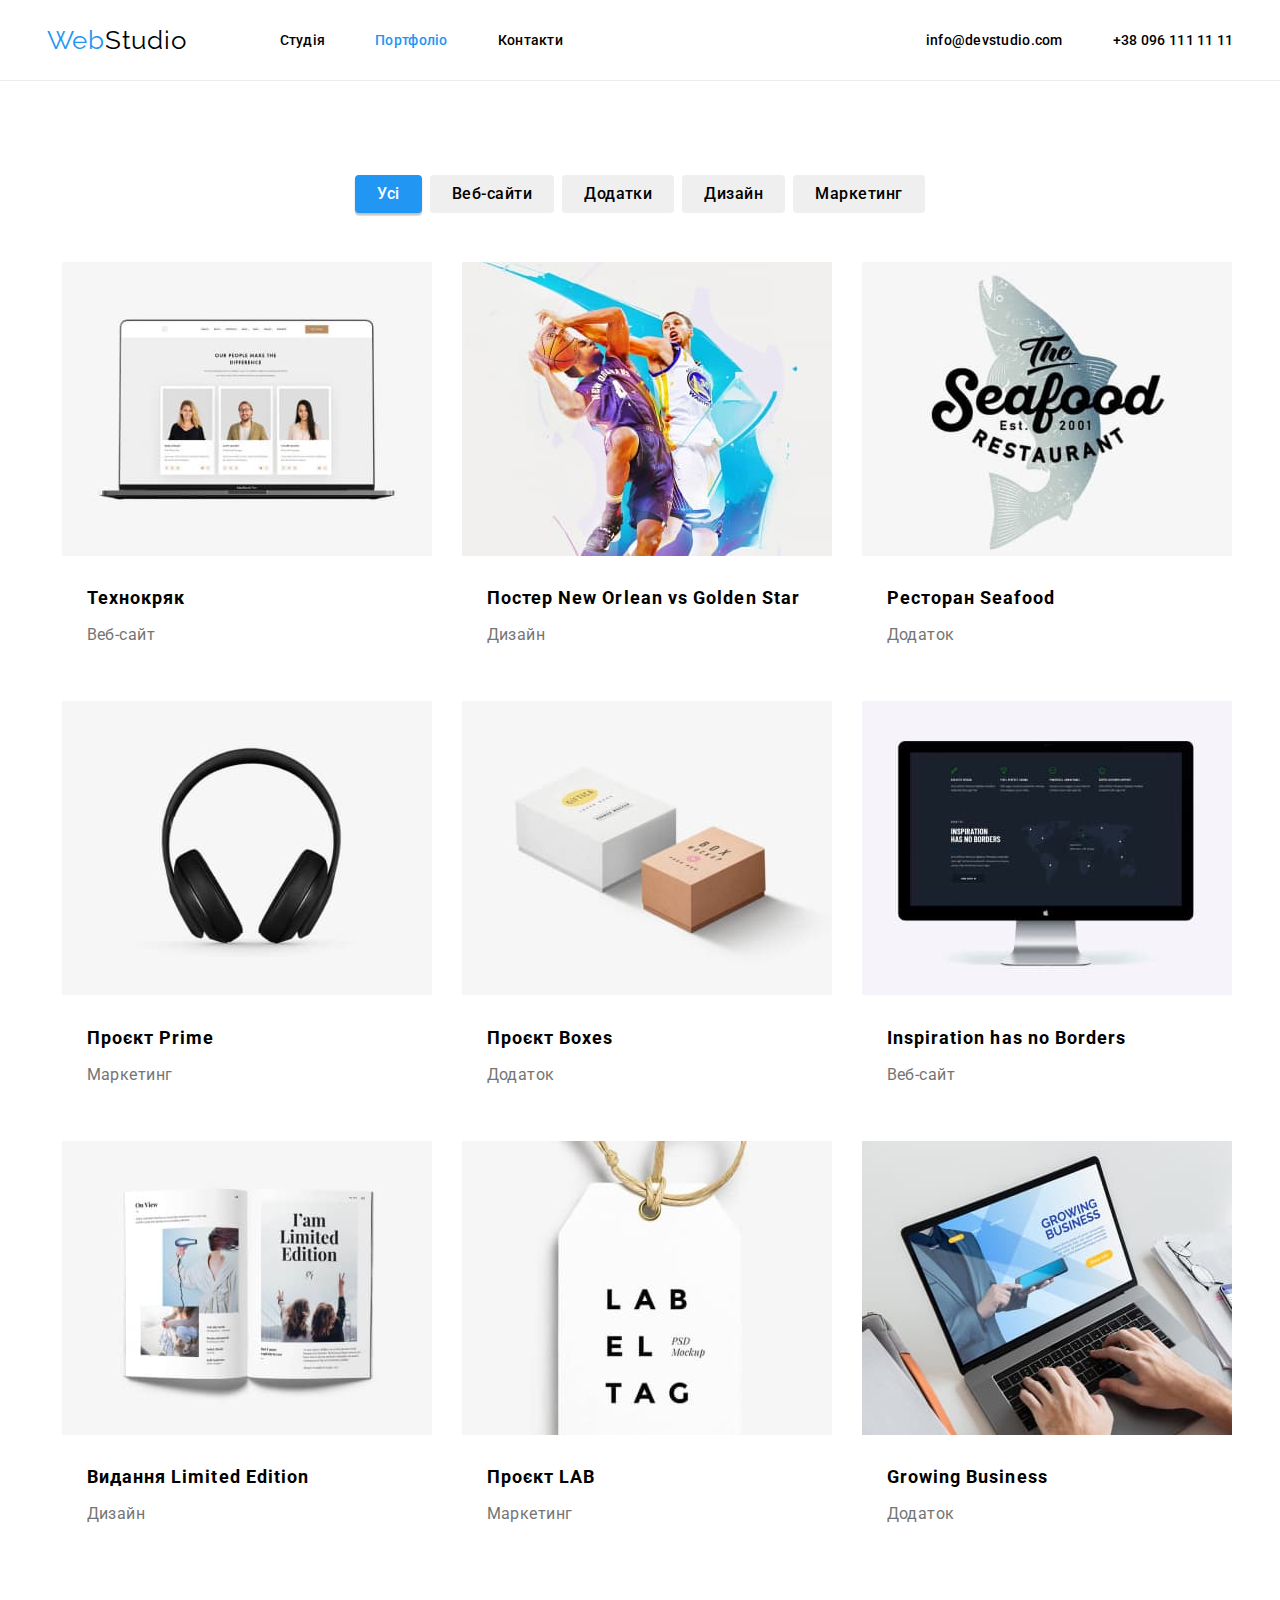
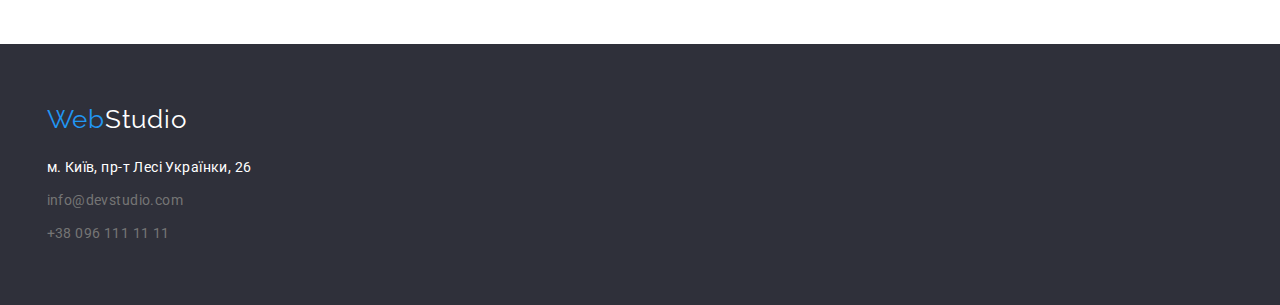
==== commit 49b27d8c: "update" ====
--- a/portfolio.html
+++ b/portfolio.html
@@ -17,8 +17,8 @@
   <body>
     <!-- шапка -->
 
-    <header>
-      <div class="conteiner-header-footer">
+    <header class="header-line">
+      <div class="container">
         <div class="container-header">
           <div class="logo">
             <a class="studio-logo decoration-link" href="./index.html">
@@ -28,10 +28,10 @@
           <nav class="header-nav">
             <ul class="list-nav decoration-point">
               <li class="item">
-                <a class="link decoration-link" href="./index.html">Студія</a>
+                <a class="link decoration-link " href="./index.html">Студія</a>
               </li>
               <li class="item">
-                <a class="link decoration-link" href="./portfolio.html">Портфоліо</a>
+                <a class="link decoration-link current" href="./portfolio.html">Портфоліо</a>
               </li>
               <li class="item">
                 <a class="link decoration-link" href="">Контакти</a>
@@ -54,7 +54,7 @@
 
     <!-- контент -->
     <main>
-      <section class="section-portfolio">
+      <section class="section section-portfolio">
         <div class="container">
           <h1 class="hiden">Портфоліо</h1>
           <ul class="list-filter-portfolio decoration-point">
@@ -211,8 +211,8 @@
     <!-- Підвал -->
 
     <footer>
-      <div class="conteiner-header-footer">
-        <div class="set-footer">
+      <div class="set-footer">
+        <div class="container">
           <div class="logo-footer">
             <a class="studio-logo-footer decoration-link" href="./index.html">
               <span class="web-logo">Web</span>Studio</a
--- a/css/styles.css
+++ b/css/styles.css
@@ -6,12 +6,14 @@
   --gray-color: #757575;
   --black-text-color: #212121;
   --white-background-color: #f5f5f5;
+  --card-border-color: #EEEEEE;
   --gray-background-color: #2f303a;
   --card-shadow-team: 0px 1px 3px rgba(0, 0, 0, 0.12), 0px 1px 1px rgba(0, 0, 0, 0.14),
     0px 2px 1px rgba(0, 0, 0, 0.2);
   --card-shadow-filter: 0px 3px 1px rgba(0, 0, 0, 0.1), 0px 1px 2px rgba(0, 0, 0, 0.08),
     0px 2px 2px rgba(0, 0, 0, 0.12);
   --card-shadow-hight: 0 4px 12px rgba(0, 0, 0, 0.2), 0 16px 20px rgba(0, 0, 0, 0.2);
+  --border-test: 1px solid tomato;
 }
 
 /* BODY */
@@ -53,27 +55,30 @@
 /* відступ */
 
 .conteiner-header-footer {
-  width: 1600px;
   margin: 0 auto;
 }
 
 .container {
-  width: 1215px;
+  width: 1217px;
   padding-left: 15px;
   padding-right: 15px;
   margin-left: auto;
   margin-right: auto;
+  /* test border */
+  /* border: var(--border-test);  */
+}
+
+.header-line {
+  border-bottom: 1px solid #ECECEC;
 }
 /* ----------------------------------------HEADER-------------------------------- */
 .container-header {
   display: flex;
   align-items: center;
-  border-bottom: 1px solid#ECECEC;
 }
 
 .logo {
   margin-right: 93px;
-  padding-left: 215px;
 }
 
 .studio-logo {
@@ -81,7 +86,6 @@
   font-size: 26px;
   line-height: calc(31 / 26);
   letter-spacing: 0.03em;
-  /* margin: 0 auto; */
   box-sizing: border-box;
   align-items: center;
   padding-top: 24px;
@@ -113,10 +117,10 @@
   cursor: pointer;
 }
 
+
 .list-contact {
   display: flex;
   margin-left: auto;
-  padding-right: 215px;
   margin-top: 0;
   margin-bottom: 0;
 }
@@ -126,6 +130,10 @@
 }
 
 .web-logo {
+  color: var(--blue-color);
+}
+
+.current {
   color: var(--blue-color);
 }
 
@@ -140,6 +148,12 @@
 /* ==================================MAIN-1============================== */
 
 /* SECTION HERO */
+
+.section-hero {
+  background-color: var(--gray-background-color);
+  /* width: 1600px;
+  margin: 0 auto; */
+}
 
 .position-hero {
   background-color: var(--gray-background-color);
@@ -161,7 +175,7 @@
 .button-hero {
   color: var(--white-color);
   background-color: var(--blue-color);
-  font-weight: bold;
+  font-weight: 700;
   font-size: 16px;
   line-height: calc(30 / 16);
   letter-spacing: 0.06em;
@@ -224,10 +238,8 @@
   line-height: calc(42 / 36);
   text-align: center;
   letter-spacing: 0.03em;
-  padding-bottom: 50px;
-  padding-left: 215px;
-  padding-right: 215px;
-  margin: 0;
+  margin-top: 0;
+  margin-bottom: 50px;
 }
 
 /* WORKS */
@@ -264,7 +276,6 @@
 }
 
 .item-team {
-  font-weight: 500;
   text-align: center;
   margin: 15px;
   margin-top: 0;
@@ -274,7 +285,6 @@
 }
 
 .paragraph-team {
-  font-weight: 400;
   color: var(--gray-color);
 }
 
@@ -289,10 +299,13 @@
 
 .list-filter-portfolio {
   display: flex;
-  gap: 8px;
   justify-content: center;
   margin: 0;
   padding-bottom: 34px;
+}
+
+.button-filter:not(:last-child) {
+  margin-right: 8px;
 }
 
 .item-portfolio:nth-last-child(-n + 3) {
@@ -380,7 +393,8 @@
 
 .card-discription:hover,
 .card-discription:focus {
-  border-bottom: 1px solid var(--black-color);
+  border: 1px solid var(--card-border-color);
+  border-top: inherit;
 }
 
 .list-filter-portfolio .item-button:active {
@@ -397,15 +411,10 @@
 /* ------------------------------------------------------------------------- */
 /* -------------------------------footer------------------------------------ */
 
-.studio-logo-footer {
-  display: block;
+.set-footer{
+  background-color: var(--gray-background-color);
   padding-top: 60px;
-  padding-bottom: 20px;
-}
-
-.set-footer {
-  background-color: var(--gray-background-color);
-  cursor: pointer;
+  padding-bottom: 60px;
 }
 
 .logo-footer .studio-logo-footer {
@@ -414,19 +423,18 @@
 
 .logo-footer {
   font-family: 'raleway', sans-serif;
-  font-weight: 700;
   font-size: 26px;
   line-height: calc(31 / 26);
   letter-spacing: 0.03em;
-  padding-left: 215px;
-  padding-right: 1240px;
+  margin-right: auto;
+  margin-bottom: 20px;
+  /* width: 145px; */
 }
 
 .list-contact-address {
   font-style: normal;
-  padding-left: 215px;
-  padding-bottom: 60px;
-  margin: 0;
+  margin-top: 0;
+  margin-bottom: 0;
   font-size: 14px;
   line-height: calc(24 / 14);
   letter-spacing: 0.03em;
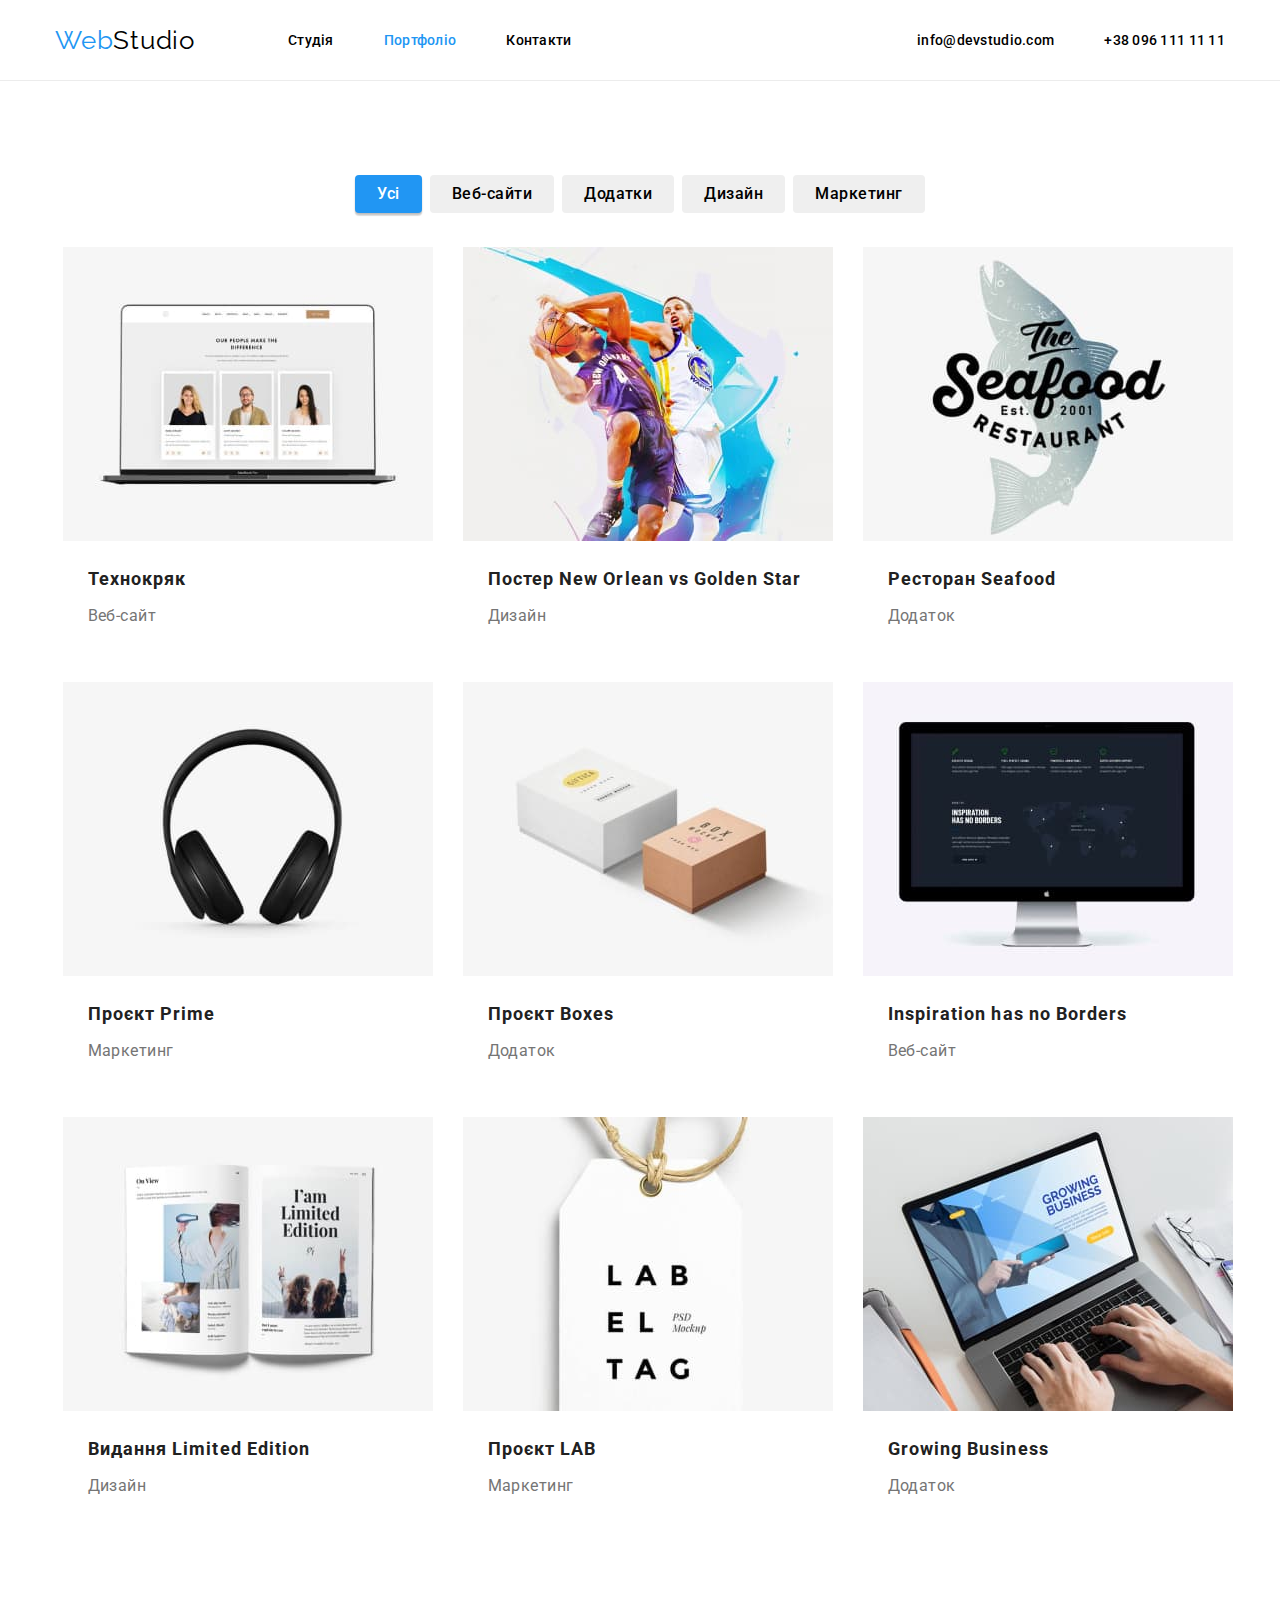
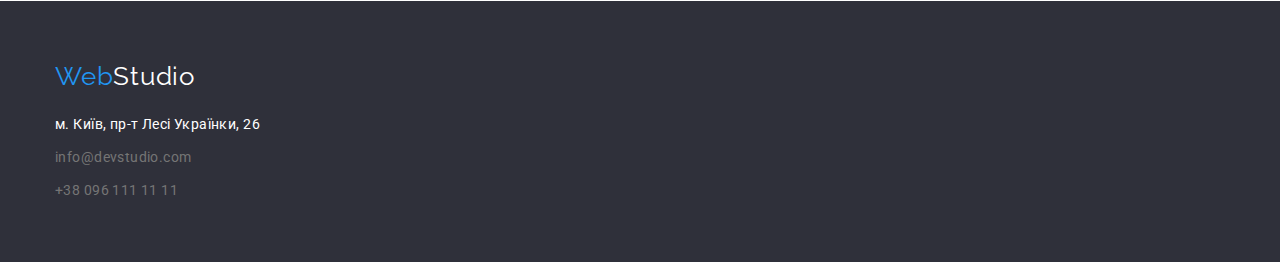
==== commit ac35a752: "update" ====
--- a/portfolio.html
+++ b/portfolio.html
@@ -92,7 +92,7 @@
                 <img
                   src="./img/basketball-players.jpg"
                   alt="poster with the image of basketball players"
-                  width="370"
+                  height="294" width="370"
                 />
                 <div class="card-discription">
                   <h2 class="title-portfolio">Постер New Orlean vs Golden Star</h2>
@@ -212,7 +212,7 @@
 
     <footer>
       <div class="set-footer">
-        <div class="container">
+        <div class="container container-footer">
           <div class="logo-footer">
             <a class="studio-logo-footer decoration-link" href="./index.html">
               <span class="web-logo">Web</span>Studio</a
--- a/css/styles.css
+++ b/css/styles.css
@@ -6,6 +6,7 @@
   --gray-color: #757575;
   --black-text-color: #212121;
   --white-background-color: #f5f5f5;
+  --white-background-team-color:#F5F4FA;
   --card-border-color: #EEEEEE;
   --gray-background-color: #2f303a;
   --card-shadow-team: 0px 1px 3px rgba(0, 0, 0, 0.12), 0px 1px 1px rgba(0, 0, 0, 0.14),
@@ -27,6 +28,10 @@
   /* ++++++++++++++++++++++++++++++++++++++++++++++++++++++++++++++++++++++ */
 }
 
+img {
+  display: block;
+}
+
 .decoration-link {
   text-decoration: none;
   color: var(--black-color);
@@ -59,7 +64,7 @@
 }
 
 .container {
-  width: 1217px;
+  width: 1200px;
   padding-left: 15px;
   padding-right: 15px;
   margin-left: auto;
@@ -98,6 +103,7 @@
   font-size: 14px;
   line-height: calc(16 / 14);
   letter-spacing: 0.02em;
+  color: var(--black-text-color);
 }
 
 .list-nav {
@@ -142,6 +148,10 @@
   color: var(--blue-color);
 }
 
+.item .link:active {
+  color: var(--gray-color);
+}
+
 /* ---------------------------------------------------------------------- */
 /* ----------------------------------MAIN-------------------------------- */
 
@@ -150,18 +160,15 @@
 /* SECTION HERO */
 
 .section-hero {
-  background-color: var(--gray-background-color);
-  /* width: 1600px;
-  margin: 0 auto; */
-}
-
-.position-hero {
   background-color: var(--gray-background-color);
   padding-top: 200px;
   padding-bottom: 200px;
+  /* width: 1600px;
+  margin: 0 auto; */
 }
 
 .title-hero {
+  font-weight: 900;
   font-size: 44px;
   line-height: calc(60 / 44);
   text-align: center;
@@ -197,7 +204,7 @@
 
 .section-features {
   padding-top: 94px;
-  padding-bottom: 94px;
+  
 }
 
 .list-features .item {
@@ -240,11 +247,18 @@
   letter-spacing: 0.03em;
   margin-top: 0;
   margin-bottom: 50px;
+  color: var(--black-text-color);
 }
 
 /* WORKS */
 
+.section-works {
+  padding-top:94px;
+  
+}
+
 .list-works {
+  height: 294px;
   display: flex;
   justify-content: center;
   margin-top: 0;
@@ -260,6 +274,8 @@
 .section-team {
   padding-top: 94px;
   padding-bottom: 94px;
+  background-color: var(--white-background-team-color);
+  color: var(--black-text-color);
 }
 
 .titul-team {
@@ -276,12 +292,14 @@
 }
 
 .item-team {
+  display: block;
   text-align: center;
   margin: 15px;
   margin-top: 0;
   margin-bottom: 0;
   box-shadow: var(--card-shadow-team);
   border-radius: 0px 0px 4px 4px;
+  background-color: var(--white-color);
 }
 
 .paragraph-team {
@@ -315,6 +333,7 @@
 .title-portfolio {
   margin-top: 0;
   margin-bottom: 0;
+  color: var(--black-text-color);
 }
 
 .paragraph-portfolio {
@@ -330,9 +349,9 @@
 }
 
 .card-discription {
-  padding-top: 20px;
   padding-left: 24px;
-  padding-bottom: 20px;
+  margin-top: 20px;
+  margin-bottom: 20px;
   border: 1px solid var(--white-color);
   border-top: inherit;
 } 
@@ -342,11 +361,17 @@
   flex-wrap: wrap;
   margin-top: 0;
   margin-bottom: 0;
+  margin: -15px;
+  justify-content: center;
 }
 
 .item-portfolio {
   width: 370px;
   margin: 15px;
+}
+
+.discription-link {
+  display: block;
 }
 
 .item-portfolio:nth-child(3n) {
@@ -394,11 +419,13 @@
 .card-discription:hover,
 .card-discription:focus {
   border: 1px solid var(--card-border-color);
+  /* box-shadow: var(--card-shadow-filter); */
   border-top: inherit;
 }
 
 .list-filter-portfolio .item-button:active {
-  color: var(--gray-background-color);
+  color: var(--gray-color);
+  background-color:rgb(1, 122, 192);
 }
 
 /* ++++++++++++++++++!(ALERT)ТИМЧАСОВО!(ALERT)++++++++++++++++++++ */
@@ -413,6 +440,9 @@
 
 .set-footer{
   background-color: var(--gray-background-color);
+}
+
+.container-footer {
   padding-top: 60px;
   padding-bottom: 60px;
 }
@@ -428,7 +458,6 @@
   letter-spacing: 0.03em;
   margin-right: auto;
   margin-bottom: 20px;
-  /* width: 145px; */
 }
 
 .list-contact-address {
